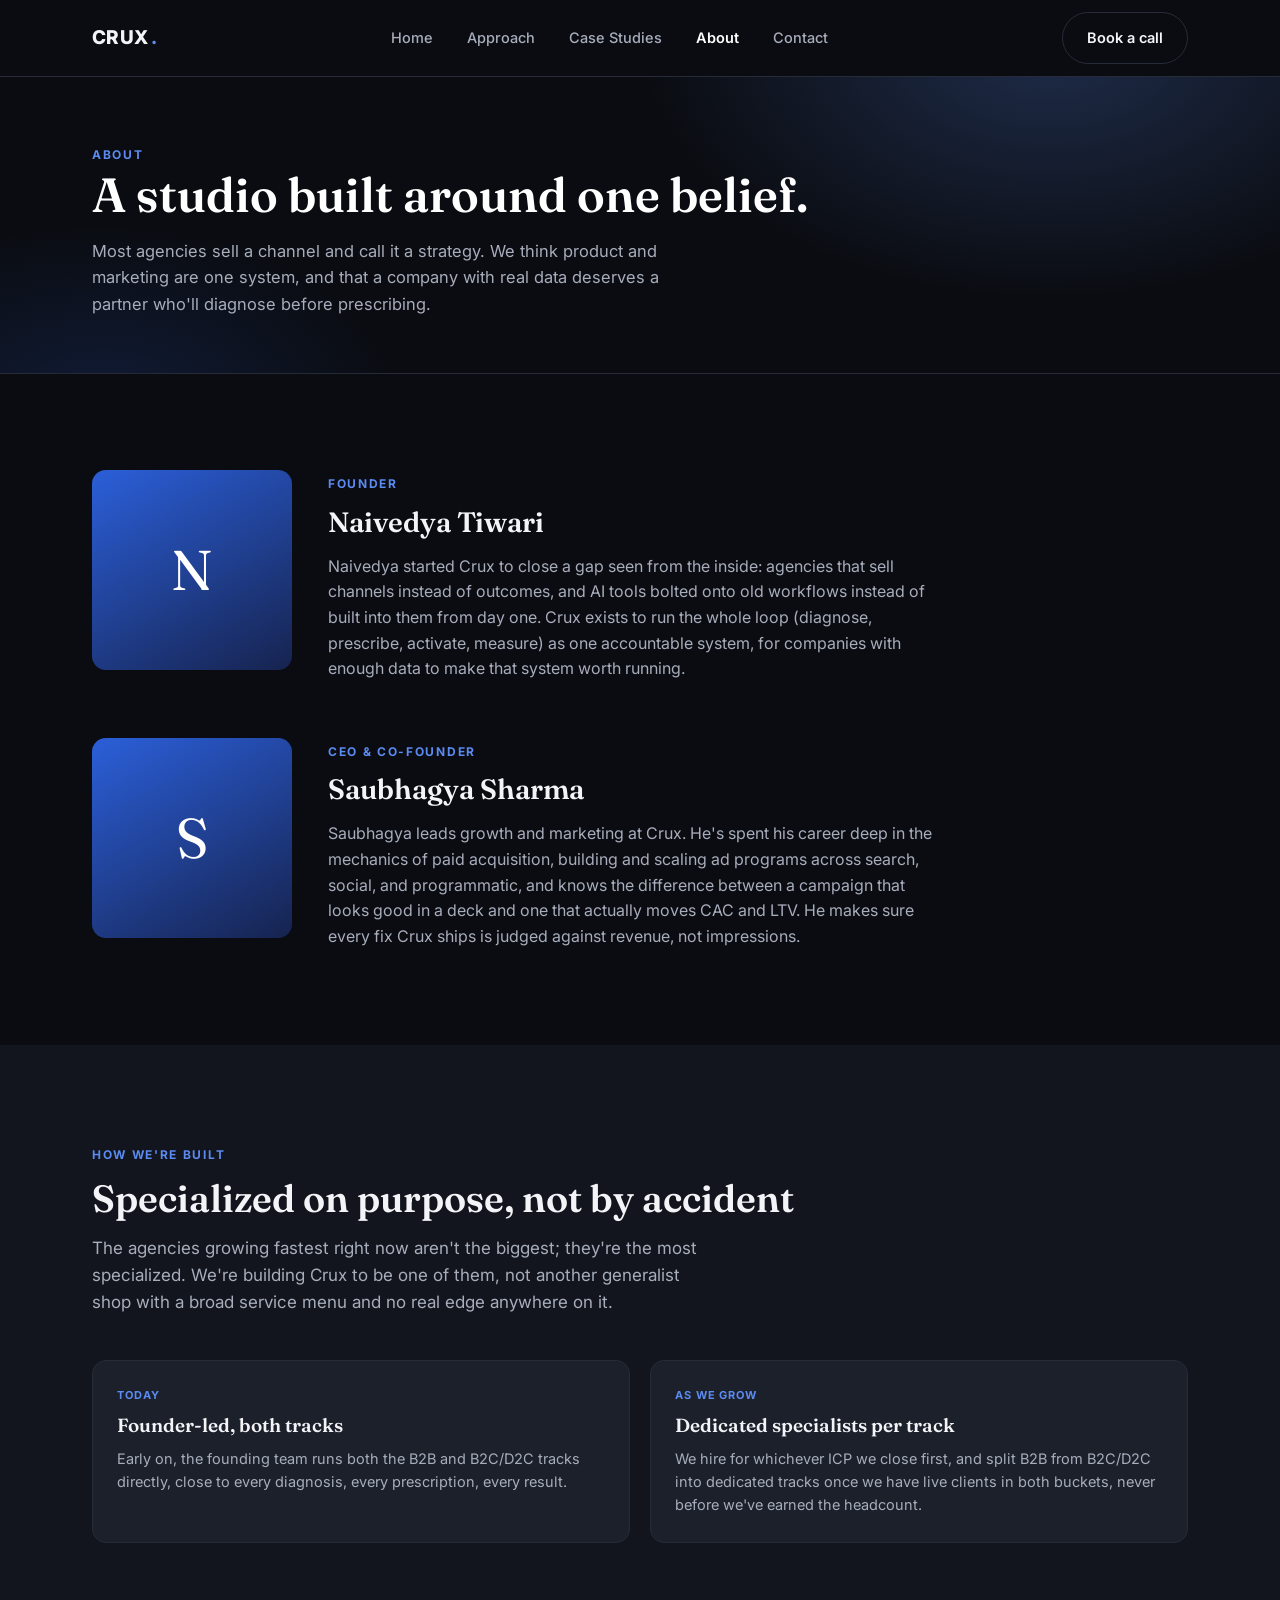
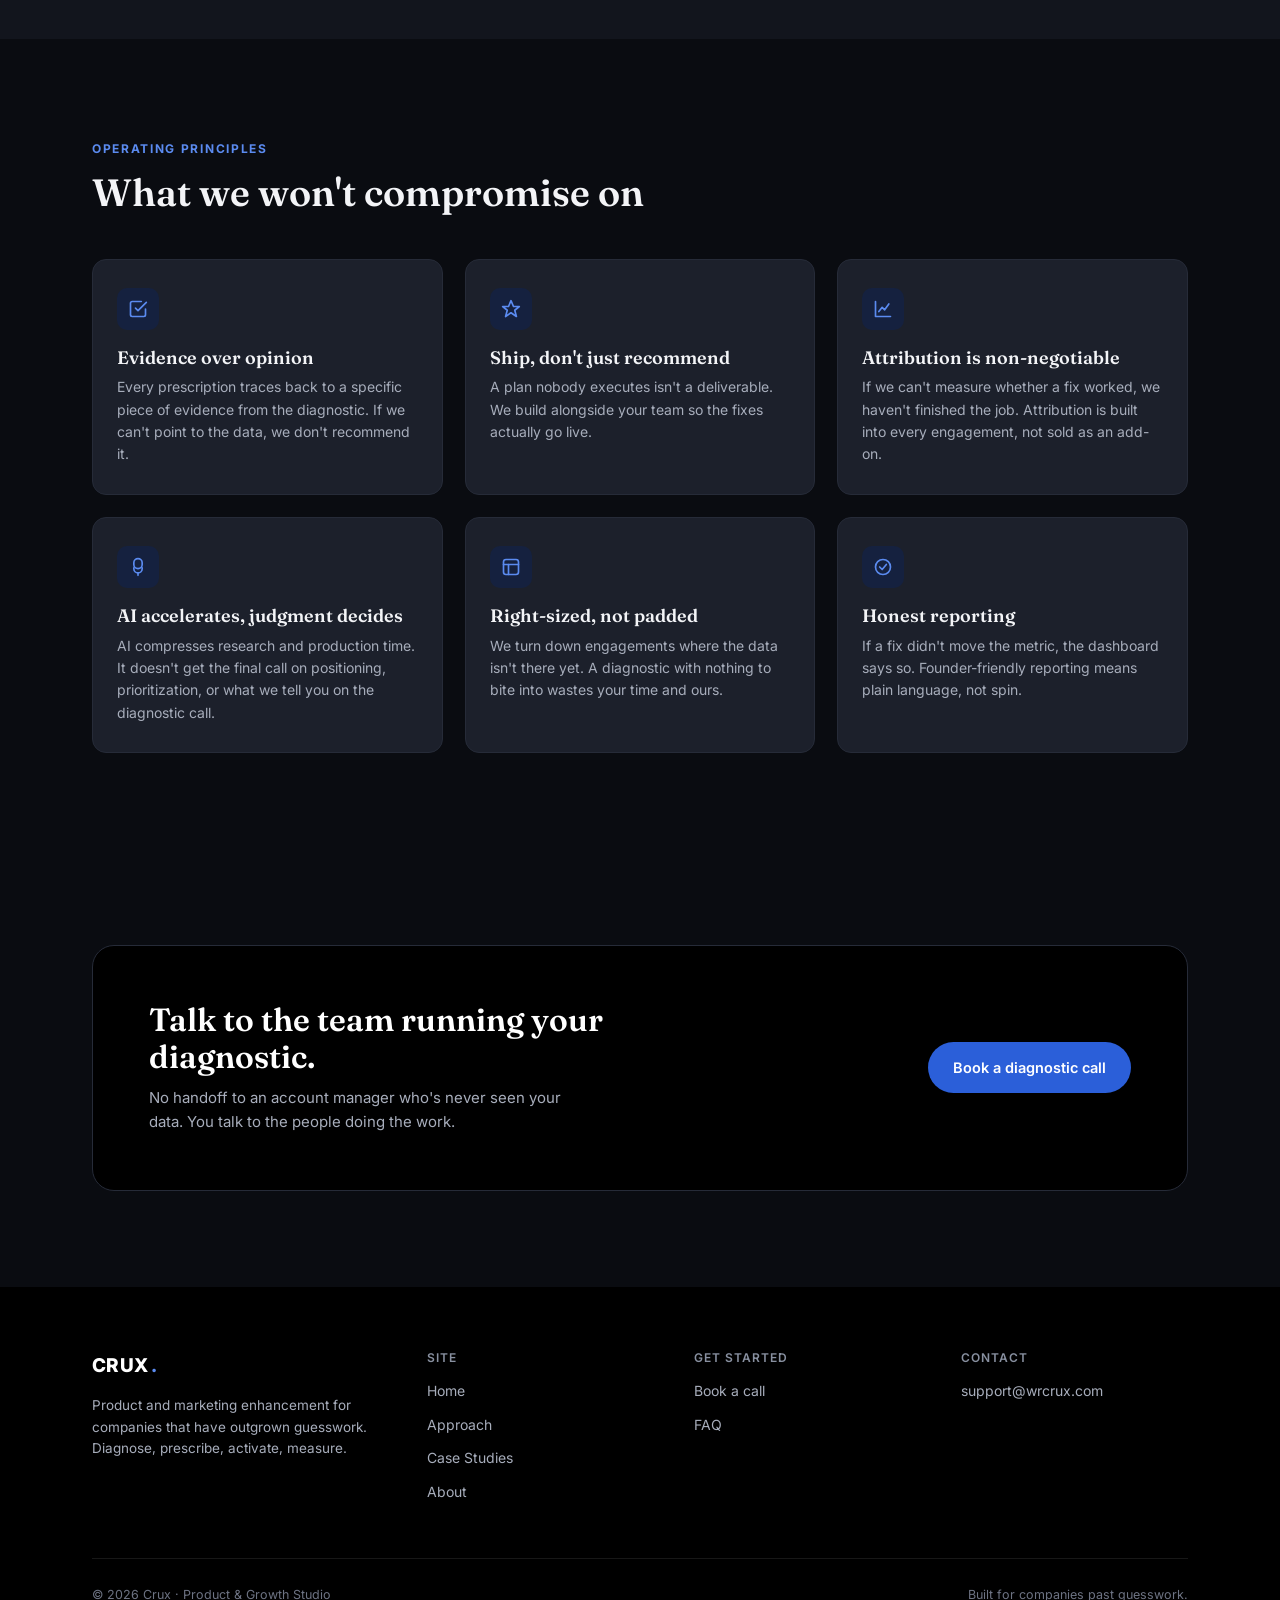
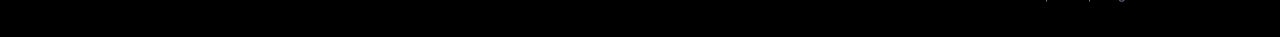
==== about.html @ 45694ed5 "Add GA4 tracking snippet to all pages" ====
<!DOCTYPE html>
<html lang="en">
<head>
<!-- Google tag (gtag.js) -->
<script async src="https://www.googletagmanager.com/gtag/js?id=G-JC60YXVGFB"></script>
<script>
  window.dataLayer = window.dataLayer || [];
  function gtag(){dataLayer.push(arguments);}
  gtag('js', new Date());

  gtag('config', 'G-JC60YXVGFB');
</script>
<meta charset="UTF-8">
<meta name="viewport" content="width=device-width, initial-scale=1.0">
<title>About · Crux</title>
<meta name="description" content="Crux is a product and marketing studio built around one belief: evidence before opinion, and one team accountable for the whole loop.">
<link rel="icon" href="assets/favicon.svg" type="image/svg+xml">
<link rel="preconnect" href="https://fonts.googleapis.com">
<link rel="preconnect" href="https://fonts.gstatic.com" crossorigin>
<link href="https://fonts.googleapis.com/css2?family=Fraunces:ital,opsz,wght@0,9..144,400;0,9..144,500;0,9..144,600;1,9..144,500&family=Inter:wght@400;500;600;700;800&display=swap" rel="stylesheet">
<link rel="stylesheet" href="css/styles.css">
<noscript><style>.reveal{opacity:1!important;transform:none!important;}</style></noscript>
</head>
<body>

<nav class="site-nav on-dark-page" id="site-nav">
  <div class="nav-inner">
    <a href="index.html" class="brand">CRUX<span class="dot">.</span></a>
    <div class="nav-links" id="nav-links">
      <a href="index.html">Home</a>
      <a href="approach.html">Approach</a>
      <a href="case-studies.html">Case Studies</a>
      <a href="about.html">About</a>
      <a href="contact.html">Contact</a>
    </div>
    <div class="nav-cta">
      <a href="contact.html" class="btn btn-outline on-dark">Book a call</a>
      <button class="nav-toggle" id="nav-toggle" aria-label="Toggle menu" aria-expanded="false"><span></span></button>
    </div>
  </div>
</nav>

<header class="page-hero">
  <div class="wrap">
    <span class="eyebrow">About</span>
    <h1>A studio built around one belief.</h1>
    <p>Most agencies sell a channel and call it a strategy. We think product and marketing are one system, and that a company with real data deserves a partner who'll diagnose before prescribing.</p>
  </div>
</header>

<!-- FOUNDERS -->
<section>
  <div class="wrap">
    <div class="founder-block">
      <div class="founder-avatar">N</div>
      <div>
        <span class="eyebrow">Founder</span>
        <h2 style="margin:10px 0 16px;font-size:28px;">Naivedya Tiwari</h2>
        <!-- Placeholder bio: replace with real founder background, credentials, and headshot before launch. -->
        <p style="font-size:16px;color:var(--ink-soft);max-width:620px;">Naivedya started Crux to close a gap seen from the inside: agencies that sell channels instead of outcomes, and AI tools bolted onto old workflows instead of built into them from day one. Crux exists to run the whole loop (diagnose, prescribe, activate, measure) as one accountable system, for companies with enough data to make that system worth running.</p>
      </div>
    </div>

    <div class="founder-block" style="margin-top:56px;">
      <div class="founder-avatar">S</div>
      <div>
        <span class="eyebrow">CEO &amp; Co-Founder</span>
        <h2 style="margin:10px 0 16px;font-size:28px;">Saubhagya Sharma</h2>
        <!-- Placeholder bio: replace with real founder background, credentials, and headshot before launch. -->
        <p style="font-size:16px;color:var(--ink-soft);max-width:620px;">Saubhagya leads growth and marketing at Crux. He's spent his career deep in the mechanics of paid acquisition, building and scaling ad programs across search, social, and programmatic, and knows the difference between a campaign that looks good in a deck and one that actually moves CAC and LTV. He makes sure every fix Crux ships is judged against revenue, not impressions.</p>
      </div>
    </div>
  </div>
</section>

<!-- HOW WE'RE BUILT -->
<section class="canvas">
  <div class="wrap">
    <div class="section-head">
      <div>
        <span class="eyebrow">How we're built</span>
        <h2>Specialized on purpose, not by accident</h2>
        <p class="section-lede">The agencies growing fastest right now aren't the biggest; they're the most specialized. We're building Crux to be one of them, not another generalist shop with a broad service menu and no real edge anywhere on it.</p>
      </div>
    </div>

    <div class="split-note">
      <div class="panel reveal">
        <span class="tag">Today</span>
        <h4>Founder-led, both tracks</h4>
        <p>Early on, the founding team runs both the B2B and B2C/D2C tracks directly, close to every diagnosis, every prescription, every result.</p>
      </div>
      <div class="panel reveal">
        <span class="tag">As we grow</span>
        <h4>Dedicated specialists per track</h4>
        <p>We hire for whichever ICP we close first, and split B2B from B2C/D2C into dedicated tracks once we have live clients in both buckets, never before we've earned the headcount.</p>
      </div>
    </div>
  </div>
</section>

<!-- VALUES -->
<section>
  <div class="wrap">
    <div class="section-head">
      <div>
        <span class="eyebrow">Operating principles</span>
        <h2>What we won't compromise on</h2>
      </div>
    </div>

    <div class="feature-grid">
      <div class="feature-card reveal">
        <div class="fi"><svg viewBox="0 0 24 24" fill="none" stroke="currentColor" stroke-width="2" stroke-linecap="round" stroke-linejoin="round"><path d="M9 11l3 3L22 4"></path><path d="M21 12v7a2 2 0 0 1-2 2H5a2 2 0 0 1-2-2V5a2 2 0 0 1 2-2h11"></path></svg></div>
        <h3>Evidence over opinion</h3>
        <p>Every prescription traces back to a specific piece of evidence from the diagnostic. If we can't point to the data, we don't recommend it.</p>
      </div>
      <div class="feature-card reveal">
        <div class="fi"><svg viewBox="0 0 24 24" fill="none" stroke="currentColor" stroke-width="2" stroke-linecap="round" stroke-linejoin="round"><path d="M12 2l3 7h7l-5.5 4.5L18.5 21 12 16.5 5.5 21l2-7.5L2 9h7z"></path></svg></div>
        <h3>Ship, don't just recommend</h3>
        <p>A plan nobody executes isn't a deliverable. We build alongside your team so the fixes actually go live.</p>
      </div>
      <div class="feature-card reveal">
        <div class="fi"><svg viewBox="0 0 24 24" fill="none" stroke="currentColor" stroke-width="2" stroke-linecap="round" stroke-linejoin="round"><path d="M3 3v18h18"></path><path d="M7 15l4-5 3 3 5-7"></path></svg></div>
        <h3>Attribution is non-negotiable</h3>
        <p>If we can't measure whether a fix worked, we haven't finished the job. Attribution is built into every engagement, not sold as an add-on.</p>
      </div>
      <div class="feature-card reveal">
        <div class="fi"><svg viewBox="0 0 24 24" fill="none" stroke="currentColor" stroke-width="2" stroke-linecap="round" stroke-linejoin="round"><path d="M12 2a5 5 0 0 1 5 5v2a5 5 0 0 1-10 0V7a5 5 0 0 1 5-5Z"></path><path d="M7 13v1a5 5 0 0 0 10 0v-1"></path><path d="M12 19v3"></path></svg></div>
        <h3>AI accelerates, judgment decides</h3>
        <p>AI compresses research and production time. It doesn't get the final call on positioning, prioritization, or what we tell you on the diagnostic call.</p>
      </div>
      <div class="feature-card reveal">
        <div class="fi"><svg viewBox="0 0 24 24" fill="none" stroke="currentColor" stroke-width="2" stroke-linecap="round" stroke-linejoin="round"><rect x="3" y="3" width="18" height="18" rx="3"></rect><path d="M3 9h18"></path><path d="M9 21V9"></path></svg></div>
        <h3>Right-sized, not padded</h3>
        <p>We turn down engagements where the data isn't there yet. A diagnostic with nothing to bite into wastes your time and ours.</p>
      </div>
      <div class="feature-card reveal">
        <div class="fi"><svg viewBox="0 0 24 24" fill="none" stroke="currentColor" stroke-width="2" stroke-linecap="round" stroke-linejoin="round"><circle cx="12" cy="12" r="9"></circle><path d="M8 12l3 3 5-6"></path></svg></div>
        <h3>Honest reporting</h3>
        <p>If a fix didn't move the metric, the dashboard says so. Founder-friendly reporting means plain language, not spin.</p>
      </div>
    </div>
  </div>
</section>

<section>
  <div class="wrap">
    <div class="cta-band reveal">
      <div>
        <h2>Talk to the team running your diagnostic.</h2>
        <p>No handoff to an account manager who's never seen your data. You talk to the people doing the work.</p>
      </div>
      <div class="btn-row">
        <a href="contact.html" class="btn btn-primary">Book a diagnostic call</a>
      </div>
    </div>
  </div>
</section>

<footer class="site-footer">
  <div class="wrap">
    <div class="footer-top">
      <div>
        <div class="brand">CRUX<span class="dot">.</span></div>
        <p>Product and marketing enhancement for companies that have outgrown guesswork. Diagnose, prescribe, activate, measure.</p>
      </div>
      <div class="footer-col">
        <h5>Site</h5>
        <a href="index.html">Home</a>
        <a href="approach.html">Approach</a>
        <a href="case-studies.html">Case Studies</a>
        <a href="about.html">About</a>
      </div>
      <div class="footer-col">
        <h5>Get started</h5>
        <a href="contact.html">Book a call</a>
        <a href="contact.html#faq">FAQ</a>
      </div>
      <div class="footer-col">
        <h5>Contact</h5>
        <a href="mailto:support@wrcrux.com">support@wrcrux.com</a>
      </div>
    </div>
    <div class="footer-bottom">
      <span>© <span data-year></span> Crux · Product &amp; Growth Studio</span>
      <span>Built for companies past guesswork.</span>
    </div>
  </div>
</footer>

<script src="js/main.js"></script>
</body>
</html>
---- css/styles.css ----
/* ==========================================================================
   Crux — shared design system
   ========================================================================== */

:root{
  /* brand — dark theme throughout */
  --ink:#f3f4f7;
  --ink-soft:#a7adbb;
  --ink-faint:#767c8c;
  --line:#262b38;
  --paper:#0a0c11;
  --canvas:#12151d;
  --canvas-deep:#1c202b;
  --void:#000000;

  --accent:#2b5fd9;
  --accent-dark:#1c3f99;
  --accent-soft:#15213f;
  --accent-line:#33488a;

  --green:#34c281;
  --green-soft:#123423;
  --amber:#eab155;
  --amber-soft:#332612;

  /* dark surfaces — aliased to the base palette above, kept for components
     that were already written against the dark-* names */
  --dark-bg:var(--paper);
  --dark-panel:var(--canvas);
  --dark-panel-2:var(--canvas-deep);
  --dark-line:var(--line);
  --dark-ink:var(--ink);
  --dark-ink-soft:var(--ink-soft);
  --accent-glow:#5b8bf0;

  --radius-sm:8px;
  --radius:14px;
  --radius-lg:22px;

  --serif:"Fraunces","Iowan Old Style",Georgia,serif;
  --sans:"Inter",-apple-system,BlinkMacSystemFont,"Segoe UI",Helvetica,Arial,sans-serif;

  --shadow-sm:0 1px 2px rgba(0,0,0,0.35);
  --shadow:0 8px 30px rgba(0,0,0,0.45);
  --shadow-lg:0 20px 60px rgba(0,0,0,0.55);
}

*,*::before,*::after{box-sizing:border-box;}
body{
  margin:0;
  font-family:var(--sans);
  background:var(--paper);
  color:var(--ink);
  line-height:1.6;
  -webkit-font-smoothing:antialiased;
}
img{max-width:100%;display:block;}
a{color:inherit;text-decoration:none;}
ul{margin:0;padding:0;list-style:none;}
button{font:inherit;}
h1,h2,h3,h4,h5{font-family:var(--serif);font-weight:600;line-height:1.15;margin:0;}
p{margin:0;}

.wrap{
  max-width:1160px;
  margin:0 auto;
  padding:0 32px;
}

.eyebrow{
  font-family:var(--sans);
  font-size:12px;
  text-transform:uppercase;
  letter-spacing:0.14em;
  font-weight:700;
  color:var(--accent-glow);
}
.eyebrow.on-dark{color:var(--accent-glow);}

.section-lede{
  font-size:17px;
  color:var(--ink-soft);
  max-width:620px;
  margin:14px 0 0;
}

section{padding:96px 0;}
section.tight{padding:64px 0;}
section.canvas{background:var(--canvas);}
section.dark{background:var(--dark-bg);color:var(--dark-ink);}
section.ink{background:var(--void);color:#fff;}
.border-top{border-top:1px solid var(--line);}

/* ---------- buttons ---------- */
.btn{
  display:inline-flex;
  align-items:center;
  gap:8px;
  padding:13px 24px;
  border-radius:999px;
  font-weight:600;
  font-size:14.5px;
  border:1px solid transparent;
  cursor:pointer;
  transition:transform .15s ease, background .15s ease, border-color .15s ease, color .15s ease;
  white-space:nowrap;
}
.btn:hover{transform:translateY(-1px);}
.btn-primary{background:var(--accent);color:#fff;}
.btn-primary:hover{background:var(--accent-dark);}
.btn-outline{background:transparent;border-color:var(--line);color:var(--ink);}
.btn-outline:hover{border-color:var(--ink);}
.btn-outline.on-dark{border-color:var(--dark-line);color:var(--dark-ink);}
.btn-outline.on-dark:hover{border-color:var(--dark-ink);}
.btn-ghost{background:transparent;color:var(--accent-glow);padding-left:0;padding-right:0;}
.btn-ghost:hover{color:#fff;}
.btn-row{display:flex;gap:14px;flex-wrap:wrap;align-items:center;}
.btn svg{width:15px;height:15px;}

/* ---------- nav ---------- */
.site-nav{
  position:sticky;
  top:0;
  z-index:100;
  background:var(--paper);
  border-bottom:1px solid var(--line);
}
.site-nav.on-dark-page{
  background:#0a0c11;
  border-bottom:1px solid var(--dark-line);
}
.nav-inner{
  max-width:1160px;
  margin:0 auto;
  padding:0 32px;
  height:76px;
  display:flex;
  align-items:center;
  justify-content:space-between;
}
.brand{
  font-family:var(--sans);
  font-weight:800;
  font-size:19px;
  letter-spacing:0.02em;
  display:flex;
  align-items:center;
  gap:2px;
}
.site-nav.on-dark-page .brand{color:var(--dark-ink);}
.brand .dot{color:var(--accent-glow);}
.nav-links{
  display:flex;
  align-items:center;
  gap:34px;
}
.nav-links a{
  font-size:14.5px;
  font-weight:500;
  color:var(--ink-soft);
  transition:color .15s ease;
}
.site-nav.on-dark-page .nav-links a{color:var(--dark-ink-soft);}
.nav-links a:hover{color:var(--ink);}
.site-nav.on-dark-page .nav-links a:hover{color:#fff;}
.nav-links a.active{color:var(--ink);font-weight:600;}
.site-nav.on-dark-page .nav-links a.active{color:#fff;}
.nav-cta{display:flex;align-items:center;gap:22px;}
.nav-toggle{
  display:none;
  width:38px;height:38px;
  border-radius:8px;
  border:1px solid var(--line);
  background:transparent;
  align-items:center;
  justify-content:center;
}
.nav-toggle span,.nav-toggle span::before,.nav-toggle span::after{
  content:"";
  display:block;
  width:18px;height:2px;
  background:var(--ink);
  position:relative;
  transition:.2s ease;
}
.site-nav.on-dark-page .nav-toggle span,
.site-nav.on-dark-page .nav-toggle span::before,
.site-nav.on-dark-page .nav-toggle span::after{background:var(--dark-ink);}
.nav-toggle span::before{position:absolute;top:-6px;}
.nav-toggle span::after{position:absolute;top:6px;}
.mobile-panel{display:none;}

@media (max-width:860px){
  .nav-links{
    position:fixed;
    inset:76px 0 0 0;
    background:var(--paper);
    flex-direction:column;
    align-items:flex-start;
    padding:28px 32px;
    gap:22px;
    transform:translateY(-8px);
    opacity:0;
    pointer-events:none;
    transition:.18s ease;
    border-top:1px solid var(--line);
  }
  .site-nav.on-dark-page .nav-links{background:var(--dark-bg);border-top:1px solid var(--dark-line);}
  .nav-links.open{transform:translateY(0);opacity:1;pointer-events:auto;}
  .nav-links a{font-size:17px;}
  .nav-cta .btn-outline{display:none;}
  .nav-toggle{display:flex;}
}

/* ---------- hero ---------- */
.hero{
  position:relative;
  padding:76px 0 90px;
  overflow:hidden;
  background:
    radial-gradient(680px 420px at 82% -10%, rgba(91,139,240,0.25), transparent 60%),
    radial-gradient(500px 300px at 8% 110%, rgba(43,95,217,0.18), transparent 60%),
    var(--dark-bg);
}
.hero-grid{
  position:absolute;
  inset:0;
  background-image:
    linear-gradient(rgba(255,255,255,0.035) 1px, transparent 1px),
    linear-gradient(90deg, rgba(255,255,255,0.035) 1px, transparent 1px);
  background-size:64px 64px;
  mask-image:radial-gradient(ellipse 70% 60% at 50% 20%, #000 40%, transparent 90%);
}
.hero-inner{
  position:relative;
  z-index:1;
  display:grid;
  grid-template-columns:1.05fr 0.95fr;
  gap:56px;
  align-items:center;
}
.hero-tag{
  display:inline-flex;
  align-items:center;
  gap:8px;
  font-size:11.5px;
  font-weight:700;
  letter-spacing:0.08em;
  text-transform:uppercase;
  color:var(--accent-glow);
  background:rgba(91,139,240,0.1);
  border:1px solid rgba(91,139,240,0.28);
  padding:7px 14px;
  border-radius:999px;
  margin-bottom:22px;
}
.hero h1{
  font-size:clamp(34px,4.6vw,56px);
  color:#fff;
  letter-spacing:-0.01em;
}
.hero h1 em{color:var(--accent-glow);font-style:italic;}
.hero-sub{
  font-size:17.5px;
  color:var(--dark-ink-soft);
  max-width:520px;
  margin:22px 0 34px;
}
.positioning-quote{
  margin-top:40px;
  padding:20px 22px;
  border-left:2px solid var(--accent-glow);
  background:rgba(255,255,255,0.03);
  border-radius:0 10px 10px 0;
  font-family:var(--serif);
  font-size:16.5px;
  font-style:italic;
  color:#e8eaf0;
  max-width:560px;
}

/* loop visual */
.loop-visual{
  position:relative;
  min-height:440px;
}
.loop-card{
  position:absolute;
  width:172px;
  padding:16px 16px 15px;
  background:var(--dark-panel);
  border:1px solid var(--dark-line);
  border-radius:var(--radius);
  box-shadow:var(--shadow-lg);
}
.loop-card .num{
  font-family:var(--sans);
  font-size:11px;
  font-weight:800;
  letter-spacing:0.08em;
  color:var(--accent-glow);
  margin-bottom:6px;
}
.loop-card h4{
  color:#fff;
  font-size:18px;
  margin-bottom:6px;
}
.loop-card p{
  font-size:12.5px;
  color:var(--dark-ink-soft);
  line-height:1.5;
}
.loop-card.c1{top:0;left:6%;}
.loop-card.c2{top:6%;right:0;}
.loop-card.c3{bottom:6%;left:0;}
.loop-card.c4{bottom:0;right:6%;}
.loop-center{
  position:absolute;
  top:50%;left:50%;
  transform:translate(-50%,-50%);
  width:118px;height:118px;
  border-radius:50%;
  background:radial-gradient(circle at 35% 30%, #3a68d8, #16234f 75%);
  display:flex;
  align-items:center;
  justify-content:center;
  text-align:center;
  font-family:var(--sans);
  font-size:11px;
  font-weight:700;
  letter-spacing:0.05em;
  text-transform:uppercase;
  color:#dbe3fb;
  box-shadow:0 0 0 1px rgba(91,139,240,0.35), 0 0 60px rgba(59,102,214,0.45);
  animation:pulse 3.4s ease-in-out infinite;
}
@keyframes pulse{
  0%,100%{box-shadow:0 0 0 1px rgba(91,139,240,0.35),0 0 40px rgba(59,102,214,0.35);}
  50%{box-shadow:0 0 0 1px rgba(91,139,240,0.5),0 0 70px rgba(59,102,214,0.6);}
}
.loop-svg{position:absolute;inset:0;width:100%;height:100%;}
.loop-svg path{
  fill:none;
  stroke:rgba(91,139,240,0.35);
  stroke-width:1.4;
  stroke-dasharray:5 6;
  animation:dash 22s linear infinite;
}
@keyframes dash{to{stroke-dashoffset:-400;}}

@media (max-width:980px){
  .hero-inner{grid-template-columns:1fr;}
  .loop-visual{min-height:380px;max-width:460px;margin:0 auto;}
}
@media (max-width:560px){
  .loop-card{width:132px;padding:12px;}
  .loop-card h4{font-size:15px;}
  .loop-card p{display:none;}
  .loop-center{width:96px;height:96px;font-size:10px;}
}

/* ---------- stat row ---------- */
.stat-row{
  display:grid;
  grid-template-columns:repeat(3,1fr);
  border-top:1px solid var(--dark-line);
  margin-top:64px;
}
.stat{padding:26px 28px 0;}
.stat .stat-num{font-family:var(--serif);font-size:26px;color:#fff;margin-bottom:4px;}
.stat .stat-label{font-size:13px;color:var(--dark-ink-soft);}
@media (max-width:700px){.stat-row{grid-template-columns:1fr;}.stat{border-top:1px solid var(--dark-line);padding-top:18px;margin-top:18px;}}

/* ---------- section headers ---------- */
.section-head{
  display:flex;
  justify-content:space-between;
  align-items:flex-end;
  gap:40px;
  margin-bottom:44px;
  flex-wrap:wrap;
}
.section-head h2{font-size:clamp(26px,3.2vw,38px);margin-top:10px;}

/* ---------- ICP cards ---------- */
.icp-grid{display:grid;grid-template-columns:repeat(3,1fr);gap:20px;}
.icp-card{
  background:var(--canvas-deep);
  border:1px solid var(--line);
  border-radius:var(--radius);
  padding:28px 24px;
  transition:.18s ease;
}
.icp-card:hover{border-color:var(--accent-line);box-shadow:var(--shadow);transform:translateY(-2px);}
.icp-card .icp-label{
  display:inline-block;
  font-size:11px;
  font-weight:700;
  letter-spacing:0.08em;
  text-transform:uppercase;
  color:var(--accent-glow);
  background:var(--accent-soft);
  padding:4px 10px;
  border-radius:999px;
  margin-bottom:14px;
}
.icp-card h3{font-size:20px;margin-bottom:10px;}
.icp-card p{font-size:14.5px;color:var(--ink-soft);}
@media (max-width:900px){.icp-grid{grid-template-columns:1fr;}}

.callout{
  background:var(--accent-soft);
  border:1px solid var(--accent-line);
  border-radius:var(--radius);
  padding:22px 26px;
  font-size:14.5px;
  color:#cfe0ff;
  margin-top:28px;
}
.callout strong{color:var(--ink);}

/* ---------- feature / value grid ---------- */
.feature-grid{display:grid;grid-template-columns:repeat(3,1fr);gap:22px;}
.feature-card{
  border:1px solid var(--line);
  border-radius:var(--radius);
  padding:28px 24px;
  background:var(--canvas-deep);
}
.feature-card .fi{
  width:42px;height:42px;
  border-radius:10px;
  background:var(--accent-soft);
  color:var(--accent-glow);
  display:flex;align-items:center;justify-content:center;
  margin-bottom:18px;
}
.feature-card .fi svg{width:20px;height:20px;}
.feature-card h3{font-size:18px;margin-bottom:8px;}
.feature-card p{font-size:14px;color:var(--ink-soft);}
@media (max-width:900px){.feature-grid{grid-template-columns:1fr 1fr;}}
@media (max-width:640px){.feature-grid{grid-template-columns:1fr;}}

/* ---------- process timeline ---------- */
.process-list{display:flex;flex-direction:column;}
.process-row{
  display:grid;
  grid-template-columns:64px 1fr;
  gap:28px;
  padding:36px 0;
  border-top:1px solid var(--line);
}
.process-row:last-child{border-bottom:1px solid var(--line);}
.process-num{
  font-family:var(--serif);
  font-size:30px;
  color:var(--accent-line);
}
.process-row h3{font-size:23px;margin-bottom:10px;}
.process-row .role-tags{display:flex;gap:8px;flex-wrap:wrap;margin-top:16px;}
.role-tag{
  font-size:12px;
  font-weight:600;
  padding:5px 11px;
  border-radius:999px;
  background:var(--canvas-deep);
  color:var(--ink-soft);
}
.process-row p.body{font-size:15px;color:var(--ink-soft);max-width:640px;}
@media (max-width:640px){.process-row{grid-template-columns:1fr;gap:8px;}}

/* ---------- track split ---------- */
.split-note{display:grid;grid-template-columns:1fr 1fr;gap:20px;}
.split-note .panel{
  background:var(--canvas-deep);
  border:1px solid var(--line);
  border-radius:var(--radius);
  padding:26px 24px;
}
.split-note .panel .tag{
  font-size:11px;font-weight:700;letter-spacing:0.08em;text-transform:uppercase;color:var(--accent-glow);margin-bottom:10px;display:block;
}
.split-note .panel h4{font-size:19px;margin-bottom:10px;}
.split-note .panel p{font-size:14.5px;color:var(--ink-soft);}
@media (max-width:720px){.split-note{grid-template-columns:1fr;}}

/* ---------- CTA band ---------- */
.cta-band{
  border-radius:var(--radius-lg);
  background:var(--void);
  border:1px solid var(--line);
  padding:56px 56px;
  display:flex;
  justify-content:space-between;
  align-items:center;
  gap:32px;
  flex-wrap:wrap;
  color:#fff;
}
.cta-band h2{font-size:clamp(24px,3vw,32px);color:#fff;max-width:480px;}
.cta-band p{color:var(--dark-ink-soft);margin-top:10px;font-size:15px;max-width:440px;}

/* ---------- FAQ ---------- */
.faq-list{max-width:760px;}
.faq-item{
  border-bottom:1px solid var(--line);
}
.faq-q{
  width:100%;
  display:flex;
  align-items:center;
  justify-content:space-between;
  gap:20px;
  padding:24px 0;
  background:none;
  border:none;
  text-align:left;
  font-family:var(--serif);
  font-size:18px;
  color:var(--ink);
  cursor:pointer;
}
.faq-q .plus{
  flex:none;
  width:26px;height:26px;
  border-radius:50%;
  border:1px solid var(--line);
  display:flex;align-items:center;justify-content:center;
  position:relative;
  transition:.2s ease;
}
.faq-q .plus::before,.faq-q .plus::after{
  content:"";
  position:absolute;
  background:var(--ink);
}
.faq-q .plus::before{width:10px;height:1.4px;}
.faq-q .plus::after{width:1.4px;height:10px;}
.faq-item.open .faq-q .plus{transform:rotate(135deg);background:var(--accent);border-color:var(--accent);}
.faq-item.open .faq-q .plus::before,.faq-item.open .faq-q .plus::after{background:#fff;}
.faq-a{
  max-height:0;
  overflow:hidden;
  transition:max-height .25s ease;
}
.faq-a-inner{padding:0 0 24px;font-size:15px;color:var(--ink-soft);max-width:660px;}
.faq-item.open .faq-a{max-height:400px;}

/* ---------- case study ---------- */
.pilot-banner{
  border:1px dashed var(--accent-line);
  background:var(--accent-soft);
  border-radius:var(--radius);
  padding:30px 30px;
  display:flex;
  gap:24px;
  align-items:center;
  justify-content:space-between;
  flex-wrap:wrap;
}
.pilot-banner h3{font-size:20px;margin-bottom:6px;}
.pilot-banner p{font-size:14.5px;color:#cfe0ff;max-width:520px;}

.case-card{
  border:1px solid var(--line);
  border-radius:var(--radius);
  padding:30px;
  background:var(--canvas-deep);
}
.case-card .tag-row{display:flex;gap:8px;margin-bottom:16px;}
.case-card .metric-row{display:grid;grid-template-columns:repeat(3,1fr);gap:16px;margin-top:22px;padding-top:22px;border-top:1px solid var(--line);}
.case-card .metric-row .m-num{font-family:var(--serif);font-size:24px;color:var(--accent-glow);}
.case-card .metric-row .m-label{font-size:12px;color:var(--ink-soft);margin-top:2px;}

/* ---------- team ---------- */
.founder-block{
  display:grid;
  grid-template-columns:200px 1fr;
  gap:36px;
  align-items:flex-start;
}
.founder-avatar{
  width:200px;height:200px;
  border-radius:var(--radius);
  background:linear-gradient(150deg,var(--accent) 0%, #16234f 100%);
  display:flex;align-items:center;justify-content:center;
  font-family:var(--serif);
  font-size:56px;
  color:#fff;
}
@media (max-width:640px){.founder-block{grid-template-columns:1fr;}.founder-avatar{width:96px;height:96px;font-size:32px;}}

/* ---------- contact ---------- */
.contact-grid{display:grid;grid-template-columns:1fr 1fr;gap:56px;}
.contact-form{display:flex;flex-direction:column;gap:16px;}
.field{display:flex;flex-direction:column;gap:8px;}
.field label{font-size:13px;font-weight:600;color:var(--ink);}
.field input,.field select,.field textarea{
  border:1px solid var(--line);
  border-radius:10px;
  padding:13px 14px;
  font-family:var(--sans);
  font-size:14.5px;
  background:var(--canvas);
  color:var(--ink);
}
.field input:focus,.field select:focus,.field textarea:focus{outline:2px solid var(--accent-glow);outline-offset:1px;}
.field textarea{resize:vertical;min-height:110px;}
.form-note{font-size:12.5px;color:var(--ink-faint);}
.contact-side .side-card{
  border:1px solid var(--line);
  border-radius:var(--radius);
  padding:26px;
  margin-bottom:18px;
  background:var(--canvas-deep);
}
.contact-side .side-card h4{font-size:15px;margin-bottom:6px;}
.contact-side .side-card p,.contact-side .side-card a{font-size:14px;color:var(--ink-soft);}
.contact-side .side-card a.email{color:var(--accent-glow);font-weight:600;}
@media (max-width:900px){.contact-grid{grid-template-columns:1fr;}}

/* ---------- booking modal ---------- */
.modal-overlay{
  position:fixed;
  inset:0;
  background:rgba(10,12,17,0.55);
  display:flex;
  align-items:center;
  justify-content:center;
  padding:24px;
  z-index:200;
  opacity:0;
  pointer-events:none;
  transition:opacity .2s ease;
}
.modal-overlay.open{opacity:1;pointer-events:auto;}
.modal{
  background:var(--canvas-deep);
  border:1px solid var(--line);
  border-radius:var(--radius-lg);
  box-shadow:var(--shadow-lg);
  max-width:460px;
  width:100%;
  padding:36px;
  position:relative;
  max-height:90vh;
  overflow-y:auto;
  transform:translateY(12px);
  transition:transform .2s ease;
}
.modal-overlay.open .modal{transform:translateY(0);}
.modal-close{
  position:absolute;
  top:18px;
  right:18px;
  width:32px;
  height:32px;
  border-radius:999px;
  border:1px solid var(--line);
  background:transparent;
  display:flex;
  align-items:center;
  justify-content:center;
  cursor:pointer;
  font-size:18px;
  line-height:1;
  color:var(--ink-soft);
}
.modal-close:hover{border-color:var(--ink);color:var(--ink);}
@media (max-width:480px){.modal{padding:28px 22px;}}

/* ---------- footer ---------- */
footer.site-footer{
  background:var(--void);
  color:var(--dark-ink-soft);
  padding:64px 0 32px;
}
.footer-top{
  display:grid;
  grid-template-columns:1.3fr 1fr 1fr 1fr;
  gap:40px;
  padding-bottom:44px;
  border-bottom:1px solid rgba(255,255,255,0.09);
}
.footer-top .brand{color:#fff;margin-bottom:14px;}
.footer-top p{font-size:13.5px;color:var(--dark-ink-soft);max-width:280px;}
.footer-col h5{
  font-size:12px;text-transform:uppercase;letter-spacing:0.08em;color:#8890a0;margin-bottom:16px;font-family:var(--sans);
}
.footer-col a{display:block;font-size:14px;color:var(--dark-ink-soft);margin-bottom:11px;}
.footer-col a:hover{color:#fff;}
.footer-bottom{
  display:flex;justify-content:space-between;align-items:center;padding-top:26px;font-size:12.5px;color:#6d7383;flex-wrap:wrap;gap:10px;
}
@media (max-width:860px){.footer-top{grid-template-columns:1fr 1fr;}}
@media (max-width:560px){.footer-top{grid-template-columns:1fr;}}

/* ---------- page hero (non-home) ---------- */
.page-hero{
  position:relative;
  overflow:hidden;
  padding:64px 0 56px;
  background:
    radial-gradient(680px 420px at 82% -10%, rgba(91,139,240,0.25), transparent 60%),
    radial-gradient(500px 300px at 8% 110%, rgba(43,95,217,0.18), transparent 60%),
    var(--dark-bg);
  border-bottom:1px solid var(--dark-line);
}
.page-hero .wrap{position:relative;z-index:1;}
.page-hero .eyebrow{margin-bottom:14px;color:var(--accent-glow);}
.page-hero h1{font-size:clamp(32px,4.4vw,48px);color:#fff;}
.page-hero p{font-size:16.5px;color:var(--dark-ink-soft);max-width:600px;margin-top:16px;}

/* ---------- reveal ---------- */
.reveal{opacity:0;transform:translateY(14px);transition:opacity .5s ease, transform .5s ease;}
.reveal.in{opacity:1;transform:translateY(0);}

/* ---------- misc ---------- */
.grid-2{display:grid;grid-template-columns:1fr 1fr;gap:24px;}
@media (max-width:720px){.grid-2{grid-template-columns:1fr;}}
.center-copy{max-width:680px;margin:0 auto;text-align:center;}
.badge-soft{
  display:inline-block;font-size:11px;font-weight:700;letter-spacing:0.06em;text-transform:uppercase;
  background:var(--amber-soft);color:var(--amber);border-radius:999px;padding:4px 10px;
}
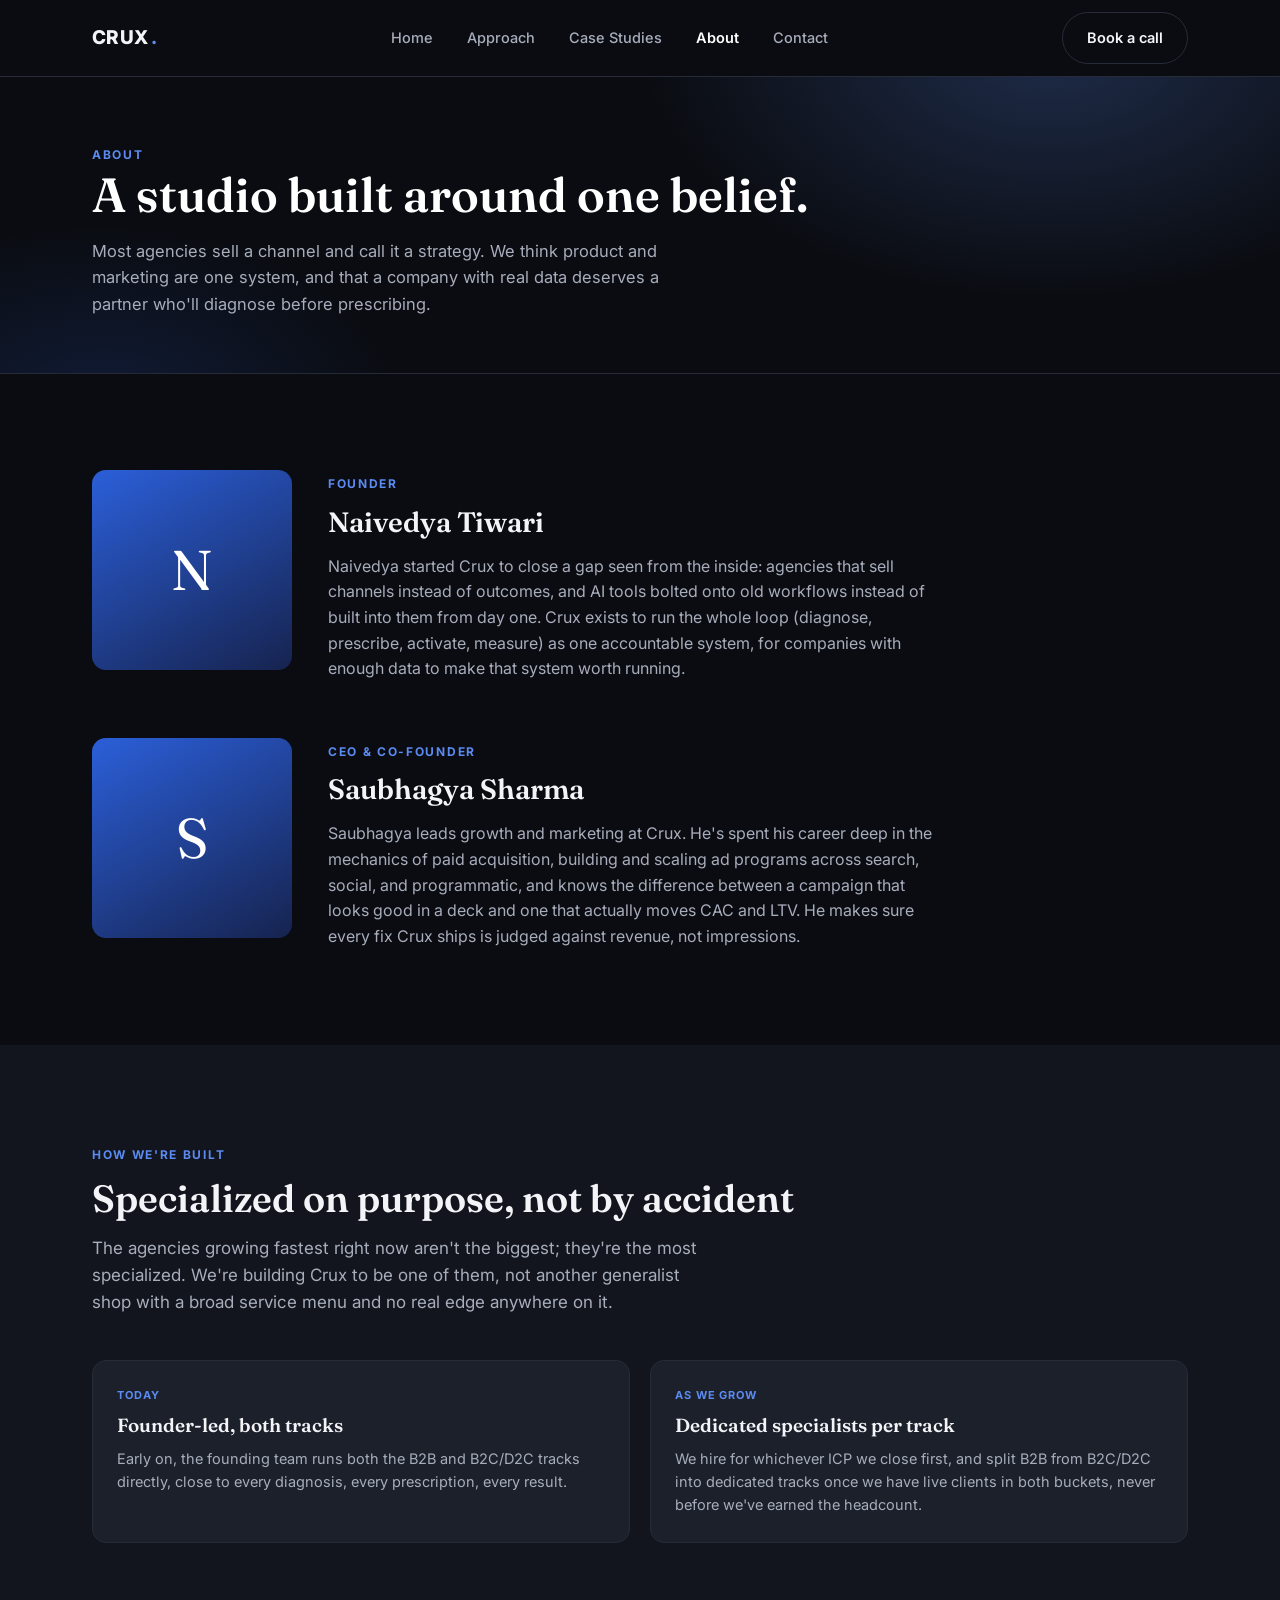
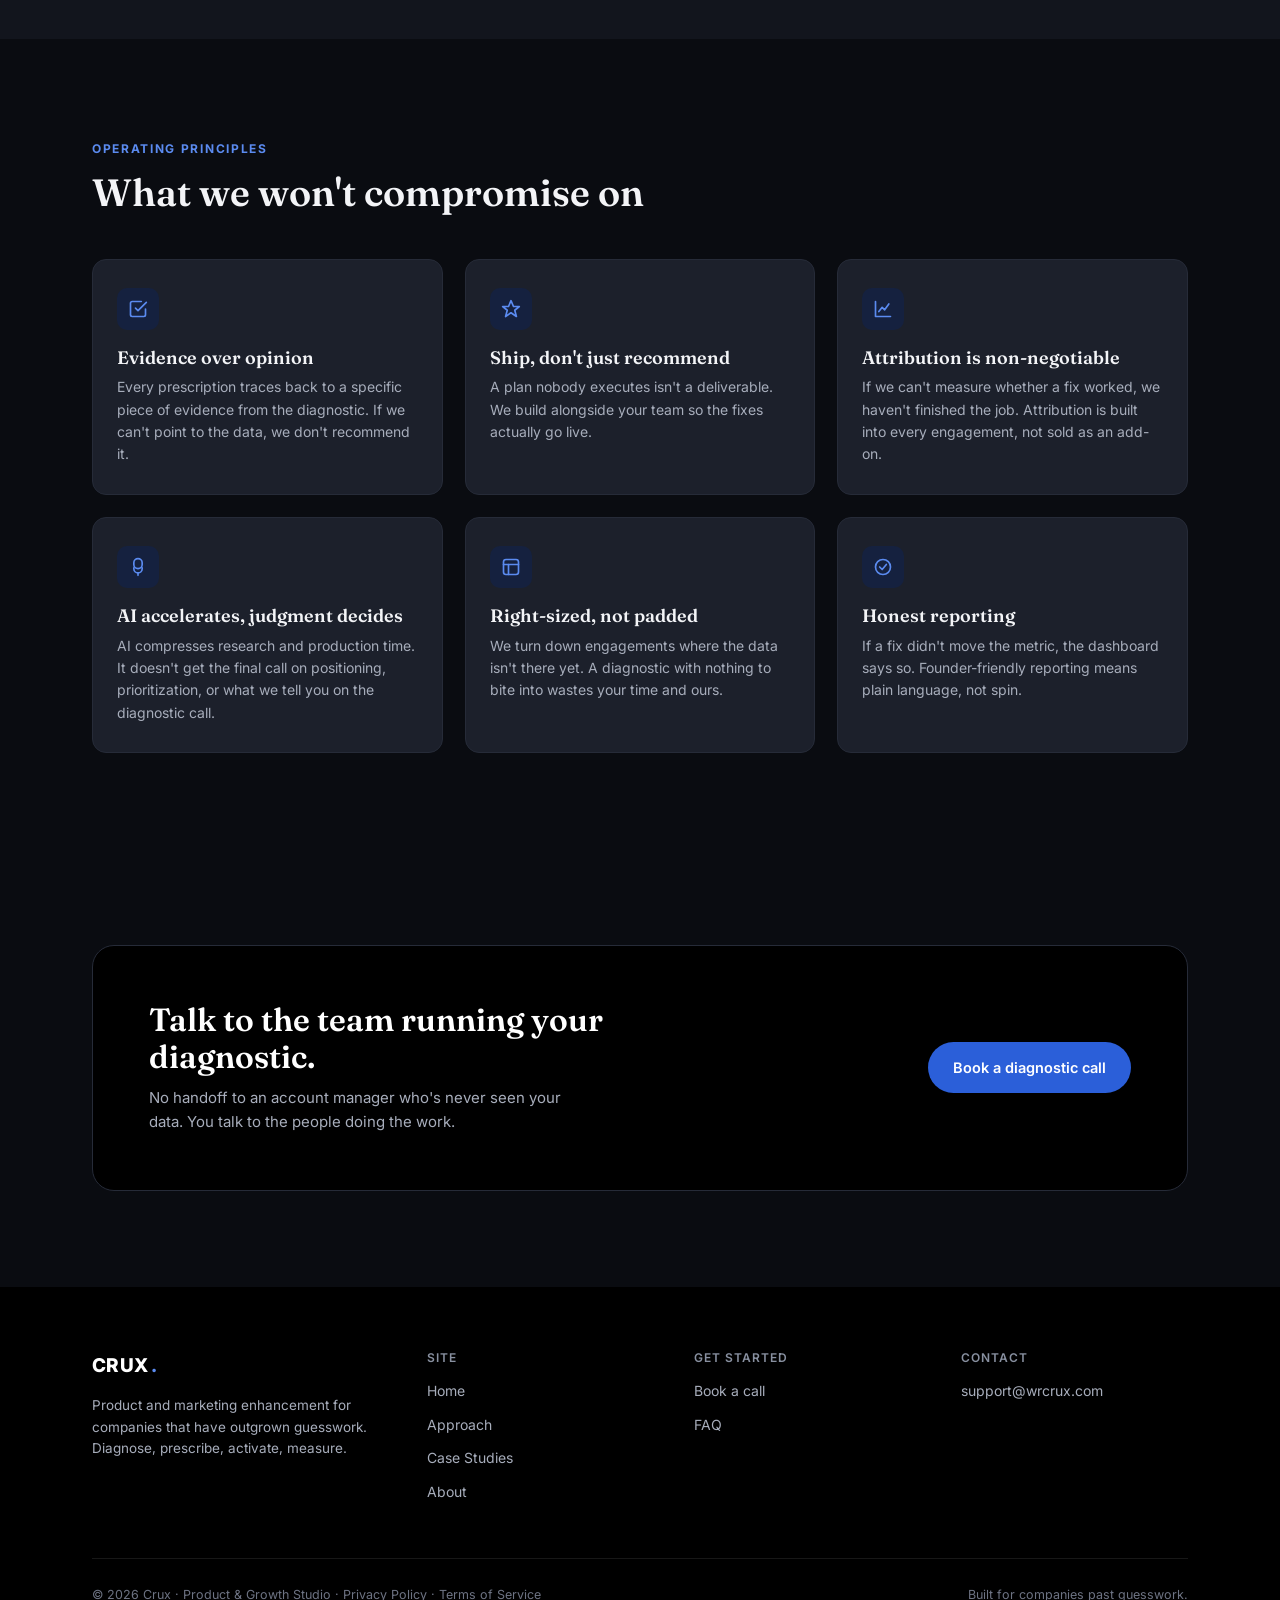
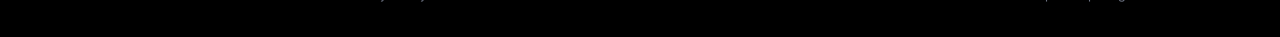
==== commit 29c9072e: "Add Privacy Policy and Terms of Service pages, link from footer" ====
--- a/about.html
+++ b/about.html
@@ -183,7 +183,7 @@
       </div>
     </div>
     <div class="footer-bottom">
-      <span>© <span data-year></span> Crux · Product &amp; Growth Studio</span>
+      <span>© <span data-year></span> Crux · Product &amp; Growth Studio · <a href="privacy-policy.html">Privacy Policy</a> · <a href="terms.html">Terms of Service</a></span>
       <span>Built for companies past guesswork.</span>
     </div>
   </div>
--- a/css/styles.css
+++ b/css/styles.css
@@ -693,6 +693,8 @@
 .footer-bottom{
   display:flex;justify-content:space-between;align-items:center;padding-top:26px;font-size:12.5px;color:#6d7383;flex-wrap:wrap;gap:10px;
 }
+.footer-bottom a{color:inherit;}
+.footer-bottom a:hover{color:#fff;}
 @media (max-width:860px){.footer-top{grid-template-columns:1fr 1fr;}}
 @media (max-width:560px){.footer-top{grid-template-columns:1fr;}}
 
@@ -720,6 +722,16 @@
 .grid-2{display:grid;grid-template-columns:1fr 1fr;gap:24px;}
 @media (max-width:720px){.grid-2{grid-template-columns:1fr;}}
 .center-copy{max-width:680px;margin:0 auto;text-align:center;}
+
+/* ---------- legal pages ---------- */
+.legal-content{max-width:760px;}
+.legal-content .updated{font-size:13px;color:var(--ink-faint);margin-bottom:36px;}
+.legal-content h2{font-size:21px;margin:40px 0 14px;}
+.legal-content h2:first-of-type{margin-top:0;}
+.legal-content p{margin-bottom:14px;font-size:15px;color:var(--ink-soft);line-height:1.7;}
+.legal-content ul{margin:0 0 14px;padding-left:22px;list-style:disc;}
+.legal-content li{font-size:15px;color:var(--ink-soft);line-height:1.7;margin-bottom:6px;}
+.legal-content strong{color:var(--ink);}
 .badge-soft{
   display:inline-block;font-size:11px;font-weight:700;letter-spacing:0.06em;text-transform:uppercase;
   background:var(--amber-soft);color:var(--amber);border-radius:999px;padding:4px 10px;
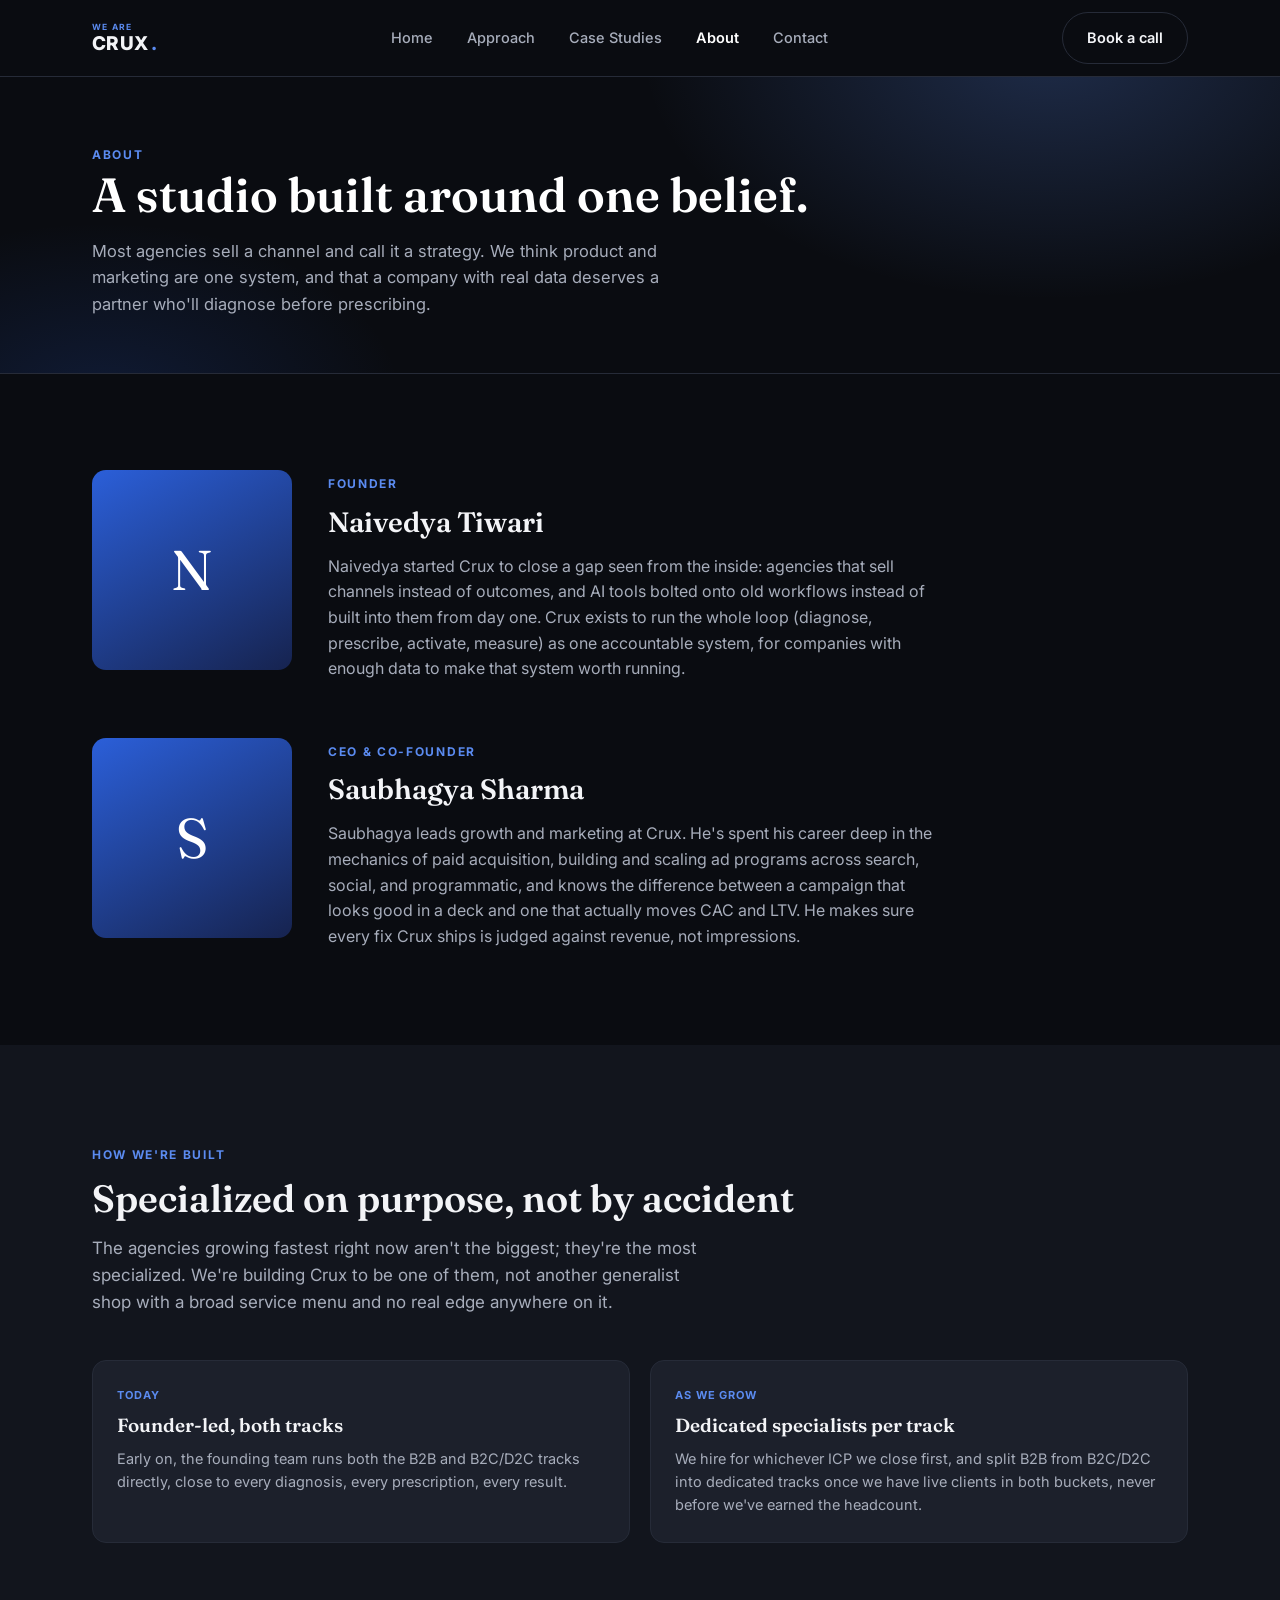
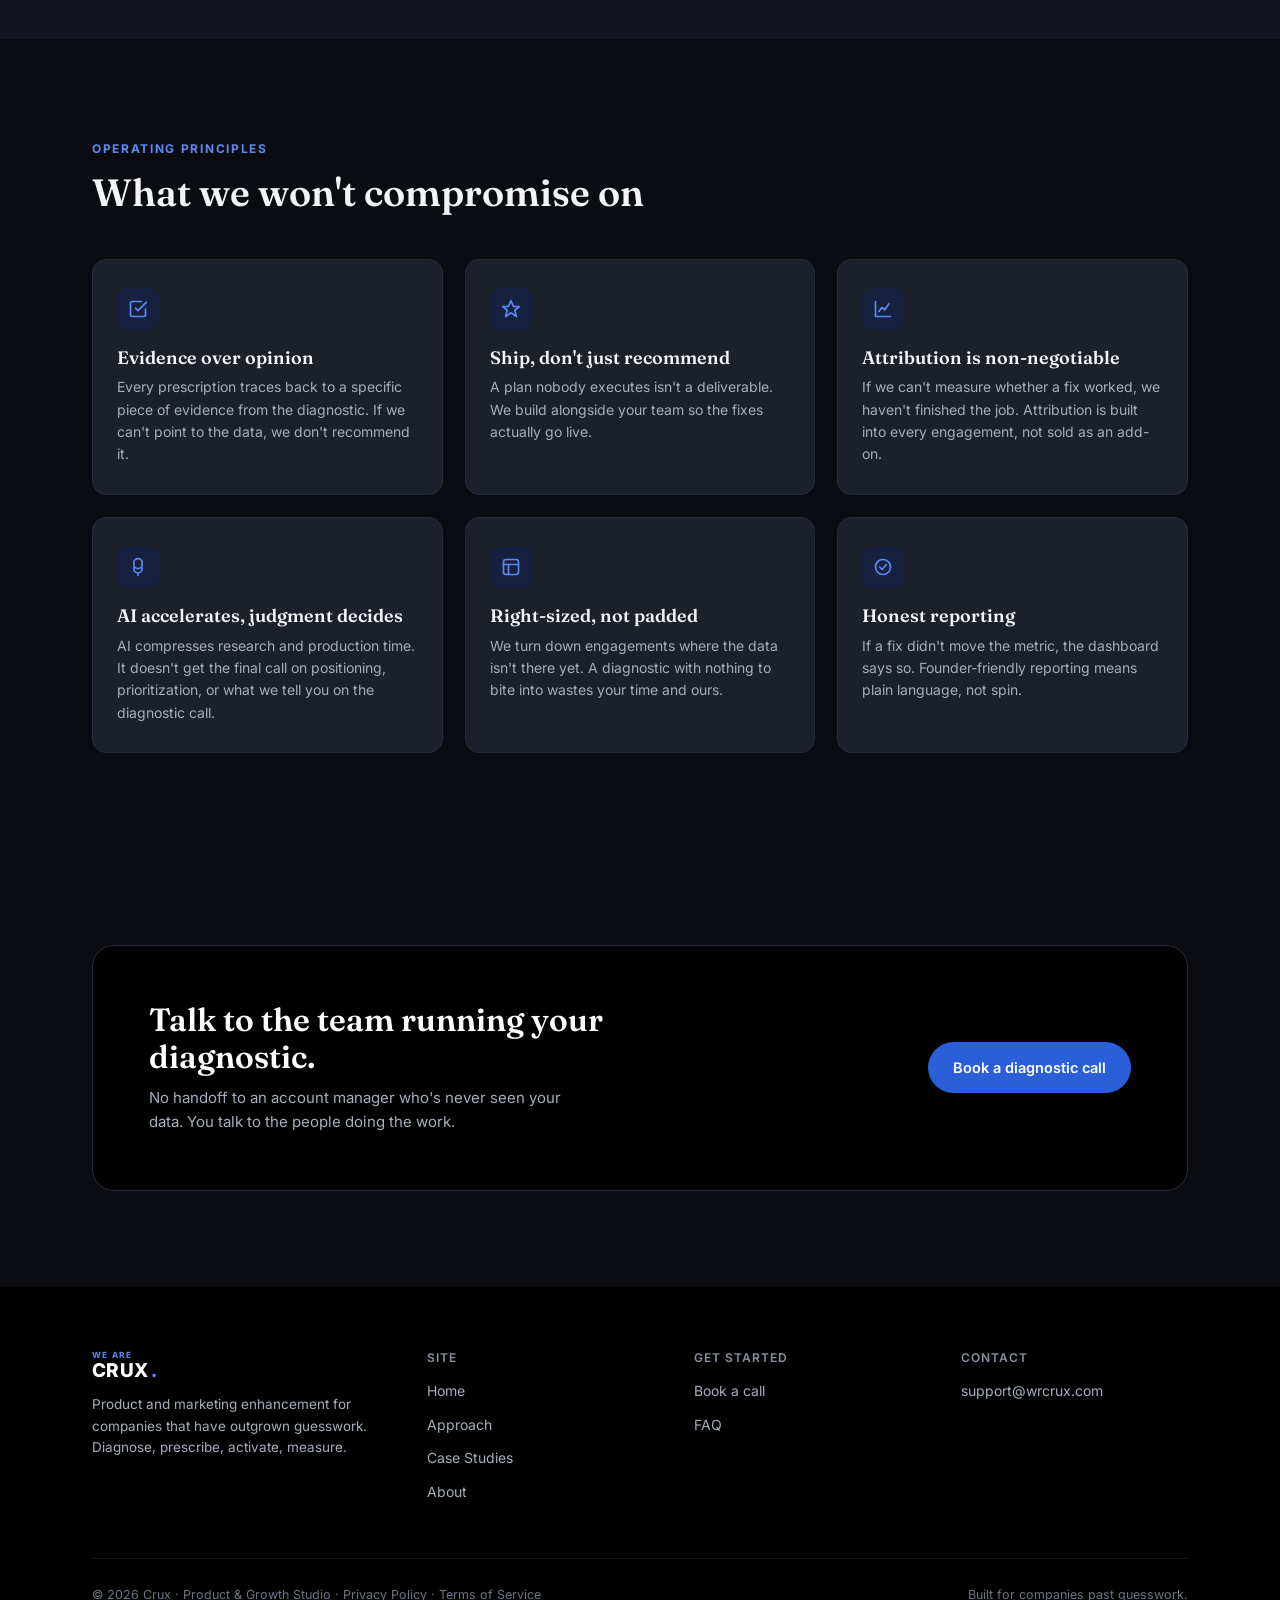
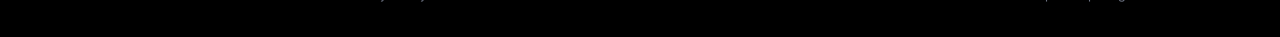
==== commit 65ee1300: "Add 'We Are' kicker above the CRUX wordmark in nav and footer" ====
--- a/about.html
+++ b/about.html
@@ -25,7 +25,7 @@
 
 <nav class="site-nav on-dark-page" id="site-nav">
   <div class="nav-inner">
-    <a href="index.html" class="brand">CRUX<span class="dot">.</span></a>
+    <a href="index.html" class="brand"><span class="brand-kicker">We Are</span><span class="brand-word">CRUX<span class="dot">.</span></span></a>
     <div class="nav-links" id="nav-links">
       <a href="index.html">Home</a>
       <a href="approach.html">Approach</a>
@@ -162,7 +162,7 @@
   <div class="wrap">
     <div class="footer-top">
       <div>
-        <div class="brand">CRUX<span class="dot">.</span></div>
+        <div class="brand"><span class="brand-kicker">We Are</span><span class="brand-word">CRUX<span class="dot">.</span></span></div>
         <p>Product and marketing enhancement for companies that have outgrown guesswork. Diagnose, prescribe, activate, measure.</p>
       </div>
       <div class="footer-col">
--- a/css/styles.css
+++ b/css/styles.css
@@ -140,12 +140,26 @@
 }
 .brand{
   font-family:var(--sans);
+  display:flex;
+  flex-direction:column;
+  gap:2px;
+  line-height:1;
+}
+.brand-kicker{
+  font-size:8.5px;
+  font-weight:700;
+  letter-spacing:0.14em;
+  text-transform:uppercase;
+  color:var(--accent-glow);
+}
+.brand-word{
   font-weight:800;
   font-size:19px;
   letter-spacing:0.02em;
   display:flex;
   align-items:center;
   gap:2px;
+  color:inherit;
 }
 .site-nav.on-dark-page .brand{color:var(--dark-ink);}
 .brand .dot{color:var(--accent-glow);}
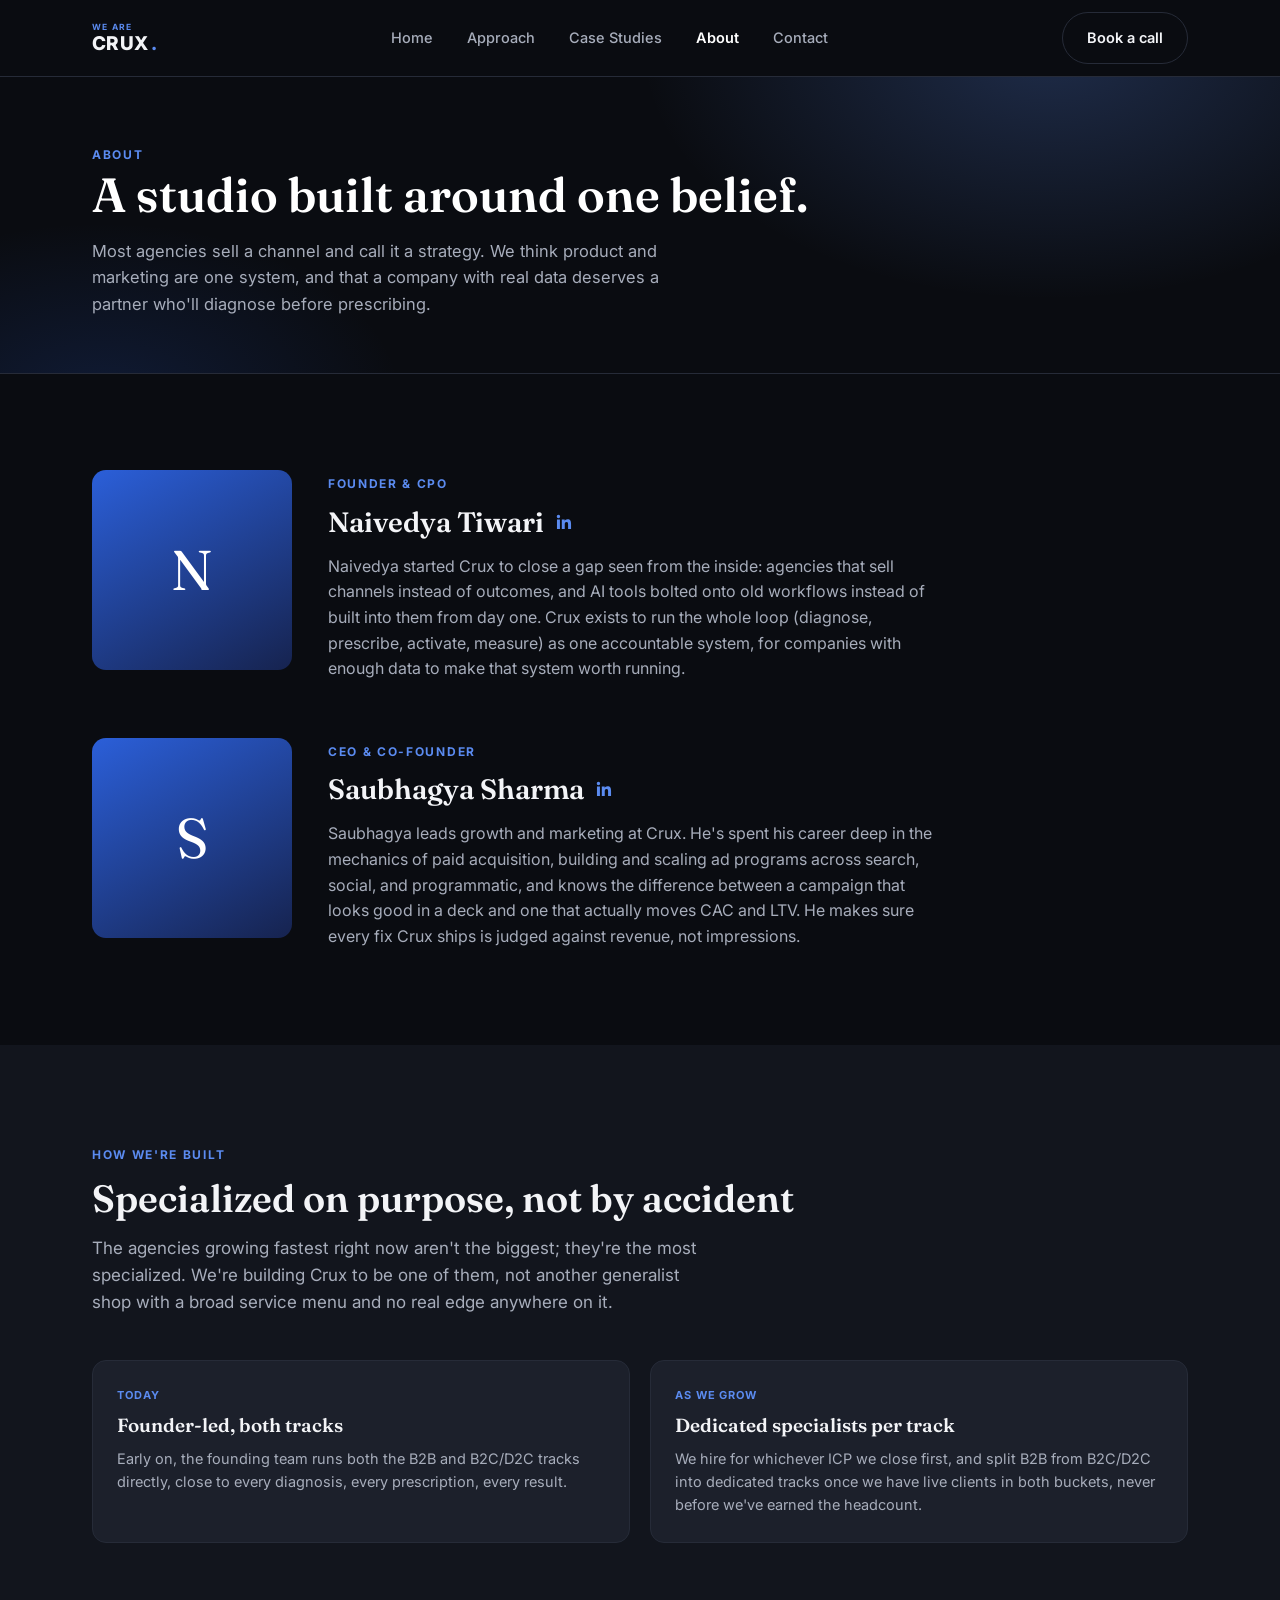
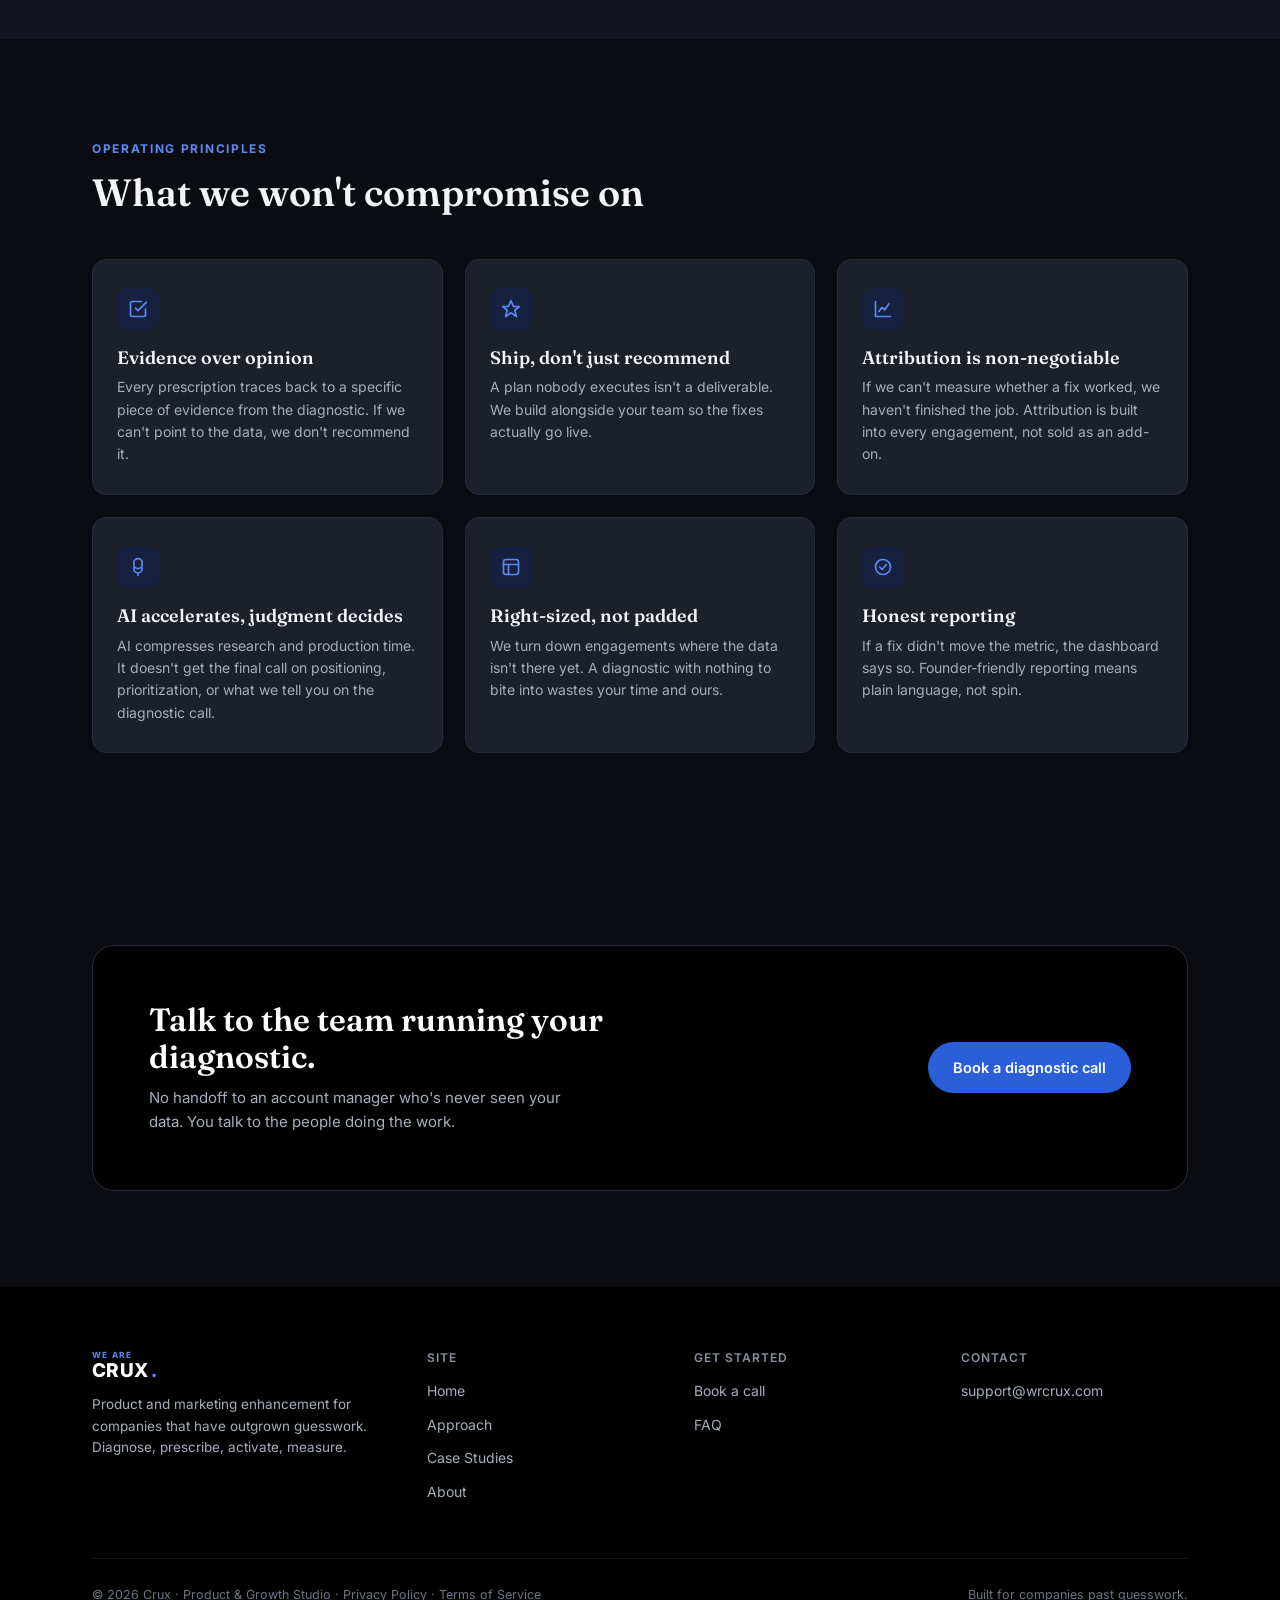
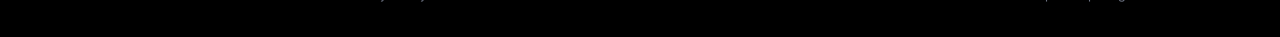
==== commit 05f0789d: "Add CPO title and LinkedIn links for founders on About page" ====
--- a/about.html
+++ b/about.html
@@ -54,8 +54,13 @@
     <div class="founder-block">
       <div class="founder-avatar">N</div>
       <div>
-        <span class="eyebrow">Founder</span>
-        <h2 style="margin:10px 0 16px;font-size:28px;">Naivedya Tiwari</h2>
+        <span class="eyebrow">Founder &amp; CPO</span>
+        <div style="display:flex;align-items:center;gap:10px;margin:10px 0 16px;">
+          <h2 style="font-size:28px;margin:0;">Naivedya Tiwari</h2>
+          <a href="https://www.linkedin.com/in/naivedya-tiwari/" target="_blank" rel="noopener" aria-label="Naivedya Tiwari on LinkedIn" style="display:inline-flex;color:var(--accent-glow);">
+            <svg viewBox="0 0 24 24" width="20" height="20" fill="currentColor"><path d="M20.45 20.45h-3.55v-5.57c0-1.33-.02-3.03-1.85-3.03-1.85 0-2.14 1.45-2.14 2.94v5.66H9.36V9h3.41v1.56h.05c.48-.9 1.64-1.85 3.37-1.85 3.6 0 4.27 2.37 4.27 5.46v6.28zM5.34 7.43a2.06 2.06 0 1 1 0-4.12 2.06 2.06 0 0 1 0 4.12zM7.12 20.45H3.56V9h3.56v11.45z"></path></svg>
+          </a>
+        </div>
         <!-- Placeholder bio: replace with real founder background, credentials, and headshot before launch. -->
         <p style="font-size:16px;color:var(--ink-soft);max-width:620px;">Naivedya started Crux to close a gap seen from the inside: agencies that sell channels instead of outcomes, and AI tools bolted onto old workflows instead of built into them from day one. Crux exists to run the whole loop (diagnose, prescribe, activate, measure) as one accountable system, for companies with enough data to make that system worth running.</p>
       </div>
@@ -65,7 +70,12 @@
       <div class="founder-avatar">S</div>
       <div>
         <span class="eyebrow">CEO &amp; Co-Founder</span>
-        <h2 style="margin:10px 0 16px;font-size:28px;">Saubhagya Sharma</h2>
+        <div style="display:flex;align-items:center;gap:10px;margin:10px 0 16px;">
+          <h2 style="font-size:28px;margin:0;">Saubhagya Sharma</h2>
+          <a href="https://www.linkedin.com/in/saubhagya15/" target="_blank" rel="noopener" aria-label="Saubhagya Sharma on LinkedIn" style="display:inline-flex;color:var(--accent-glow);">
+            <svg viewBox="0 0 24 24" width="20" height="20" fill="currentColor"><path d="M20.45 20.45h-3.55v-5.57c0-1.33-.02-3.03-1.85-3.03-1.85 0-2.14 1.45-2.14 2.94v5.66H9.36V9h3.41v1.56h.05c.48-.9 1.64-1.85 3.37-1.85 3.6 0 4.27 2.37 4.27 5.46v6.28zM5.34 7.43a2.06 2.06 0 1 1 0-4.12 2.06 2.06 0 0 1 0 4.12zM7.12 20.45H3.56V9h3.56v11.45z"></path></svg>
+          </a>
+        </div>
         <!-- Placeholder bio: replace with real founder background, credentials, and headshot before launch. -->
         <p style="font-size:16px;color:var(--ink-soft);max-width:620px;">Saubhagya leads growth and marketing at Crux. He's spent his career deep in the mechanics of paid acquisition, building and scaling ad programs across search, social, and programmatic, and knows the difference between a campaign that looks good in a deck and one that actually moves CAC and LTV. He makes sure every fix Crux ships is judged against revenue, not impressions.</p>
       </div>
--- a/css/styles.css
+++ b/css/styles.css
@@ -116,6 +116,21 @@
 .btn-ghost:hover{color:#fff;}
 .btn-row{display:flex;gap:14px;flex-wrap:wrap;align-items:center;}
 .btn svg{width:15px;height:15px;}
+
+/* Opt-in pulsing glow — applied only to a page's single most prominent
+   CTA (e.g. the hero button), not every .btn-primary. */
+.btn-glow{
+  box-shadow:0 0 0 1px rgba(91,139,240,0.35), 0 0 18px rgba(59,102,214,0.35);
+  animation:btn-pulse 2.6s ease-in-out infinite;
+}
+.btn-glow:hover{animation-play-state:paused;}
+@keyframes btn-pulse{
+  0%,100%{box-shadow:0 0 0 1px rgba(91,139,240,0.35), 0 0 18px rgba(59,102,214,0.35);}
+  50%{box-shadow:0 0 0 1px rgba(91,139,240,0.55), 0 0 32px rgba(59,102,214,0.6);}
+}
+@media (prefers-reduced-motion: reduce){
+  .btn-glow{animation:none;}
+}
 
 /* ---------- nav ---------- */
 .site-nav{
@@ -464,6 +479,7 @@
   gap:28px;
   padding:36px 0;
   border-top:1px solid var(--line);
+  transition:opacity .45s ease, transform .45s ease;
 }
 .process-row:last-child{border-bottom:1px solid var(--line);}
 .process-num{
@@ -471,6 +487,18 @@
   font-size:30px;
   color:var(--accent-line);
 }
+.process-visual{
+  width:100%;
+  height:130px;
+  border-radius:var(--radius);
+  background:radial-gradient(420px 200px at 20% 20%, rgba(91,139,240,0.16), transparent 60%), var(--canvas-deep);
+  border:1px solid var(--accent-line);
+  display:flex;
+  align-items:center;
+  justify-content:center;
+  margin-bottom:22px;
+}
+.process-visual svg{width:56px;height:56px;color:var(--accent-glow);}
 .process-row h3{font-size:23px;margin-bottom:10px;}
 .process-row .role-tags{display:flex;gap:8px;flex-wrap:wrap;margin-top:16px;}
 .role-tag{
@@ -577,15 +605,16 @@
 .pilot-banner p{font-size:14.5px;color:#cfe0ff;max-width:520px;}
 
 .case-card{
-  border:1px solid var(--line);
+  border:1px solid var(--accent-line);
   border-radius:var(--radius);
   padding:30px;
   background:var(--canvas-deep);
 }
 .case-card .tag-row{display:flex;gap:8px;margin-bottom:16px;}
-.case-card .metric-row{display:grid;grid-template-columns:repeat(3,1fr);gap:16px;margin-top:22px;padding-top:22px;border-top:1px solid var(--line);}
+.case-card .metric-row{display:grid;grid-template-columns:repeat(4,1fr);gap:16px;margin-top:22px;padding-top:22px;border-top:1px solid var(--line);}
 .case-card .metric-row .m-num{font-family:var(--serif);font-size:24px;color:var(--accent-glow);}
 .case-card .metric-row .m-label{font-size:12px;color:var(--ink-soft);margin-top:2px;}
+@media (max-width:640px){.case-card .metric-row{grid-template-columns:repeat(2,1fr);}}
 
 /* ---------- team ---------- */
 .founder-block{
@@ -729,8 +758,19 @@
 .page-hero p{font-size:16.5px;color:var(--dark-ink-soft);max-width:600px;margin-top:16px;}
 
 /* ---------- reveal ---------- */
-.reveal{opacity:0;transform:translateY(14px);transition:opacity .5s ease, transform .5s ease;}
-.reveal.in{opacity:1;transform:translateY(0);}
+.reveal{opacity:0;transform:translateY(30px) scale(.98);transition:opacity .7s cubic-bezier(.16,.84,.44,1), transform .7s cubic-bezier(.16,.84,.44,1);}
+.reveal.in{opacity:1;transform:translateY(0) scale(1);}
+@media (prefers-reduced-motion: reduce){
+  .reveal{opacity:1!important;transform:none!important;transition:none!important;}
+}
+
+/* Comes after .reveal.in in source order so it wins the equal-specificity
+   cascade tie and overrides the entrance animation's resting transform. */
+.process-row.is-focus{opacity:1;transform:scale(1.015);}
+.process-row.is-dim{opacity:.45;transform:scale(.95);}
+@media (prefers-reduced-motion: reduce){
+  .process-row.is-focus,.process-row.is-dim{opacity:1;transform:none;}
+}
 
 /* ---------- misc ---------- */
 .grid-2{display:grid;grid-template-columns:1fr 1fr;gap:24px;}
@@ -750,3 +790,7 @@
   display:inline-block;font-size:11px;font-weight:700;letter-spacing:0.06em;text-transform:uppercase;
   background:var(--amber-soft);color:var(--amber);border-radius:999px;padding:4px 10px;
 }
+.badge-success{
+  display:inline-block;font-size:11px;font-weight:700;letter-spacing:0.06em;text-transform:uppercase;
+  background:var(--green-soft);color:var(--green);border-radius:999px;padding:4px 10px;
+}
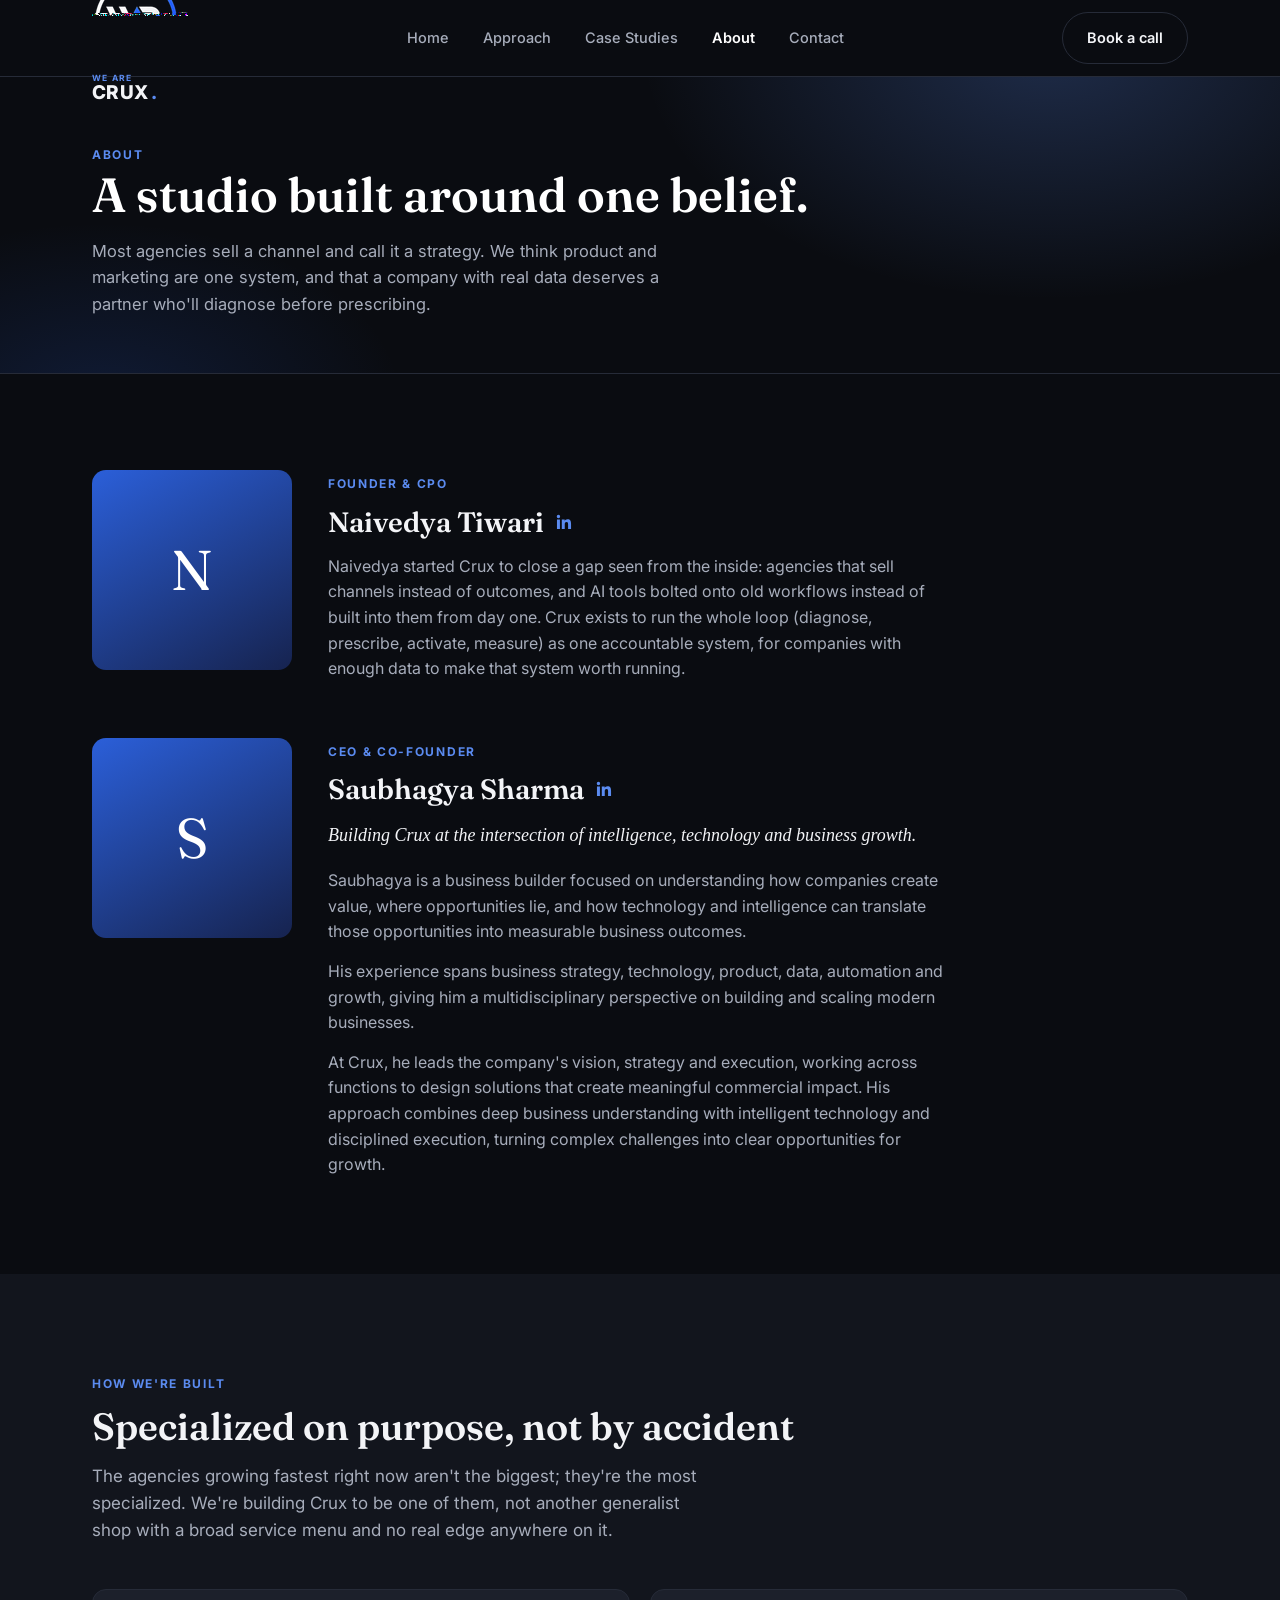
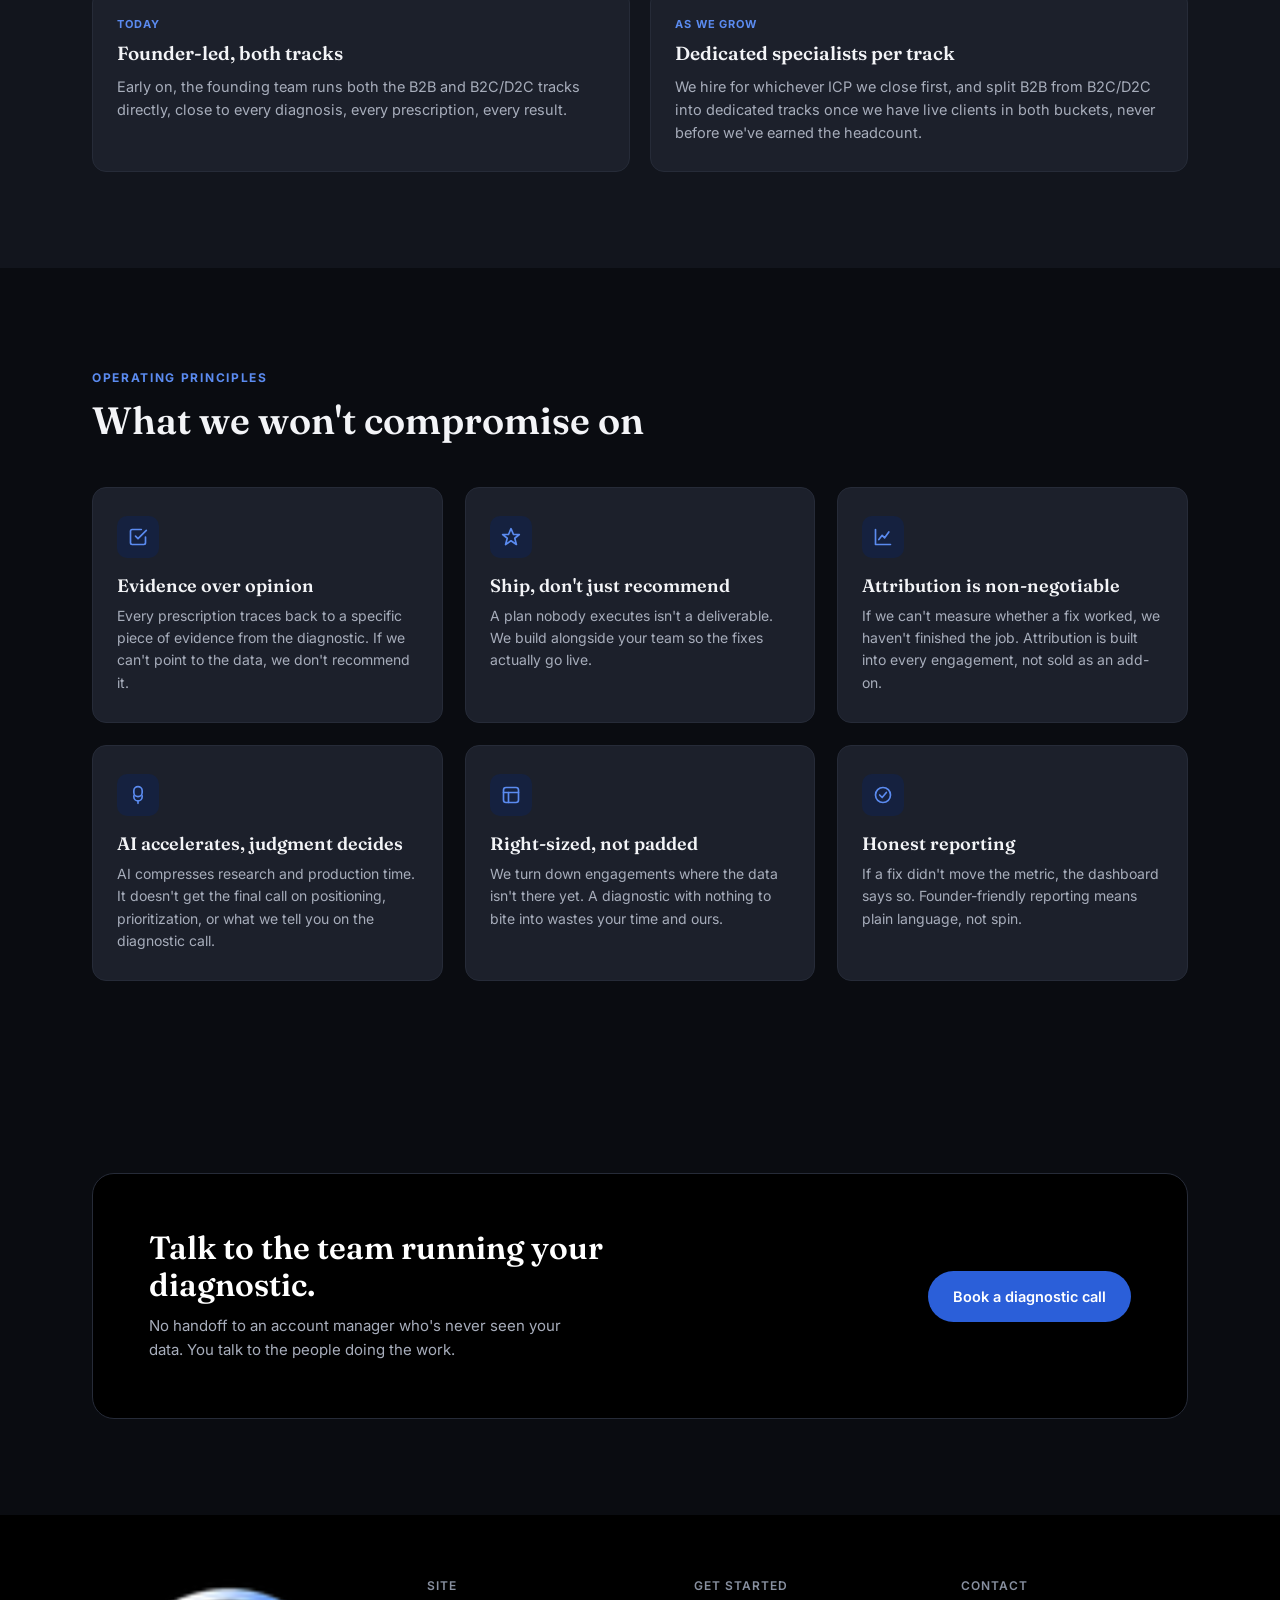
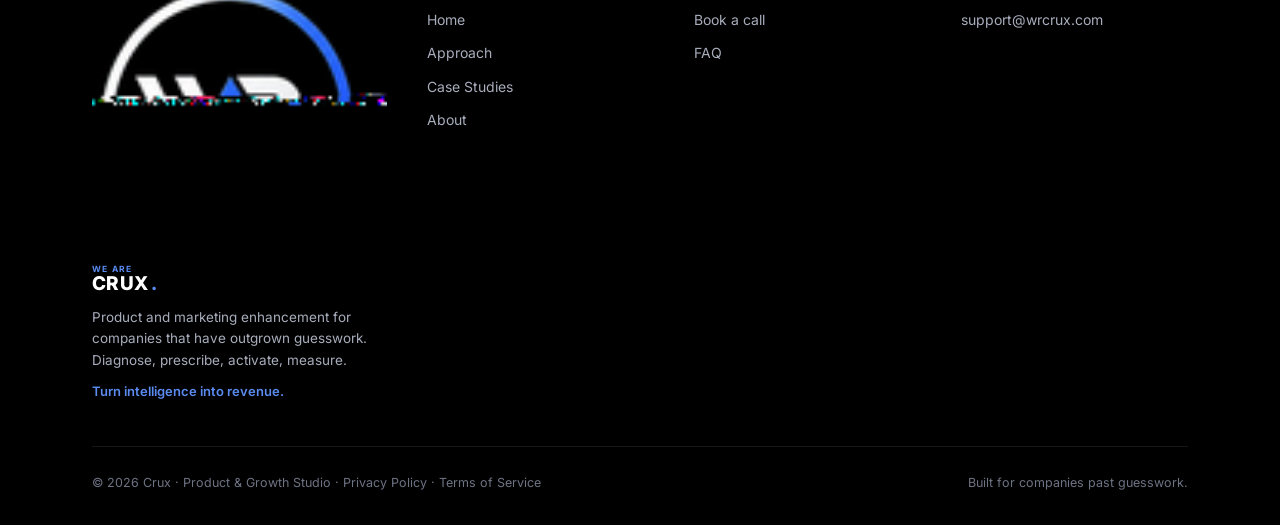
==== commit 9148769f: "Add WRCRUX logo mark to nav/footer, tagline everywhere, Saubhagya bio rewrite" ====
--- a/about.html
+++ b/about.html
@@ -25,7 +25,7 @@
 
 <nav class="site-nav on-dark-page" id="site-nav">
   <div class="nav-inner">
-    <a href="index.html" class="brand"><span class="brand-kicker">We Are</span><span class="brand-word">CRUX<span class="dot">.</span></span></a>
+    <a href="index.html" class="brand"><img src="assets/logo-mark.png" alt="WRCRUX" class="brand-mark"><span class="brand-text"><span class="brand-kicker">We Are</span><span class="brand-word">CRUX<span class="dot">.</span></span></span></a>
     <div class="nav-links" id="nav-links">
       <a href="index.html">Home</a>
       <a href="approach.html">Approach</a>
@@ -76,8 +76,10 @@
             <svg viewBox="0 0 24 24" width="20" height="20" fill="currentColor"><path d="M20.45 20.45h-3.55v-5.57c0-1.33-.02-3.03-1.85-3.03-1.85 0-2.14 1.45-2.14 2.94v5.66H9.36V9h3.41v1.56h.05c.48-.9 1.64-1.85 3.37-1.85 3.6 0 4.27 2.37 4.27 5.46v6.28zM5.34 7.43a2.06 2.06 0 1 1 0-4.12 2.06 2.06 0 0 1 0 4.12zM7.12 20.45H3.56V9h3.56v11.45z"></path></svg>
           </a>
         </div>
-        <!-- Placeholder bio: replace with real founder background, credentials, and headshot before launch. -->
-        <p style="font-size:16px;color:var(--ink-soft);max-width:620px;">Saubhagya leads growth and marketing at Crux. He's spent his career deep in the mechanics of paid acquisition, building and scaling ad programs across search, social, and programmatic, and knows the difference between a campaign that looks good in a deck and one that actually moves CAC and LTV. He makes sure every fix Crux ships is judged against revenue, not impressions.</p>
+        <p style="font-family:var(--serif);font-style:italic;font-size:18px;color:var(--ink);max-width:620px;margin-bottom:18px;">Building Crux at the intersection of intelligence, technology and business growth.</p>
+        <p style="font-size:16px;color:var(--ink-soft);max-width:620px;margin-bottom:14px;">Saubhagya is a business builder focused on understanding how companies create value, where opportunities lie, and how technology and intelligence can translate those opportunities into measurable business outcomes.</p>
+        <p style="font-size:16px;color:var(--ink-soft);max-width:620px;margin-bottom:14px;">His experience spans business strategy, technology, product, data, automation and growth, giving him a multidisciplinary perspective on building and scaling modern businesses.</p>
+        <p style="font-size:16px;color:var(--ink-soft);max-width:620px;">At Crux, he leads the company's vision, strategy and execution, working across functions to design solutions that create meaningful commercial impact. His approach combines deep business understanding with intelligent technology and disciplined execution, turning complex challenges into clear opportunities for growth.</p>
       </div>
     </div>
   </div>
@@ -172,8 +174,9 @@
   <div class="wrap">
     <div class="footer-top">
       <div>
-        <div class="brand"><span class="brand-kicker">We Are</span><span class="brand-word">CRUX<span class="dot">.</span></span></div>
+        <div class="brand"><img src="assets/logo-mark.png" alt="WRCRUX" class="brand-mark"><span class="brand-text"><span class="brand-kicker">We Are</span><span class="brand-word">CRUX<span class="dot">.</span></span></span></div>
         <p>Product and marketing enhancement for companies that have outgrown guesswork. Diagnose, prescribe, activate, measure.</p>
+        <p style="color:var(--accent-glow);font-weight:600;font-size:13px;margin-top:10px;">Turn intelligence into revenue.</p>
       </div>
       <div class="footer-col">
         <h5>Site</h5>
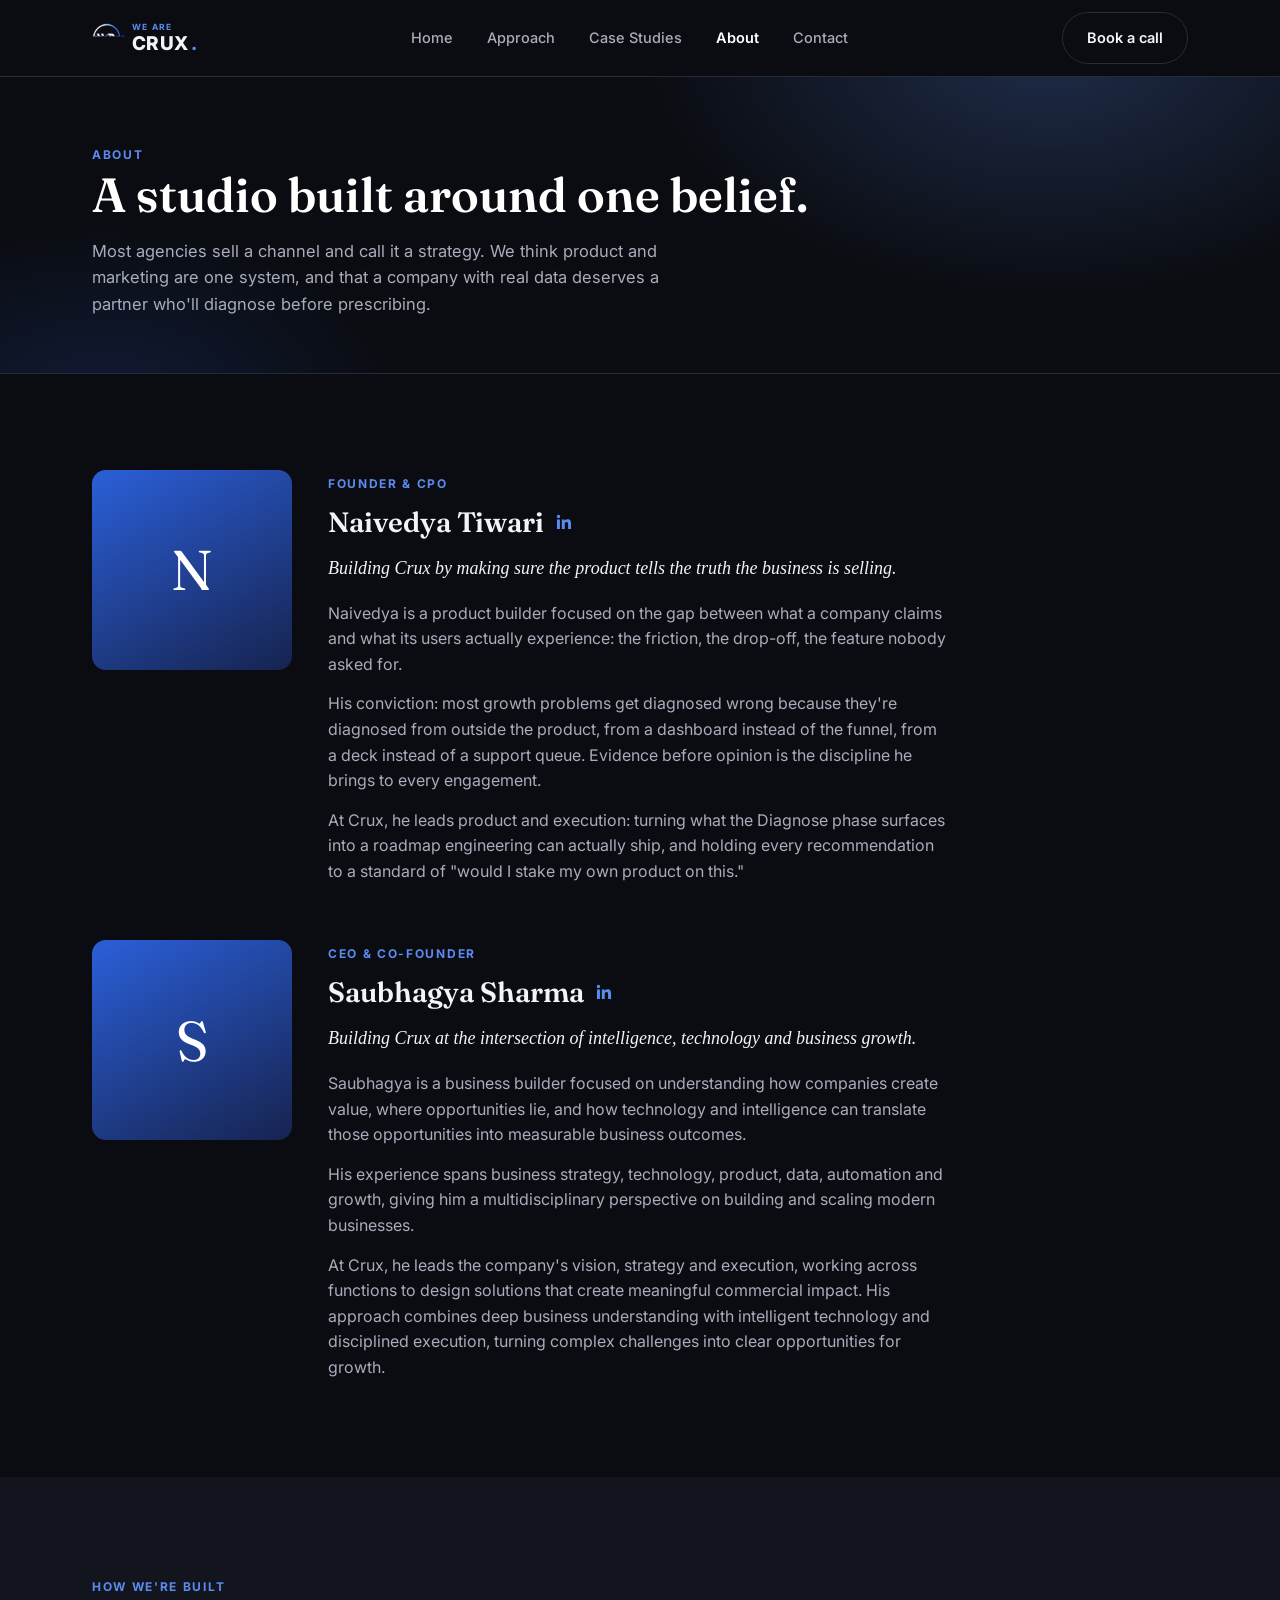
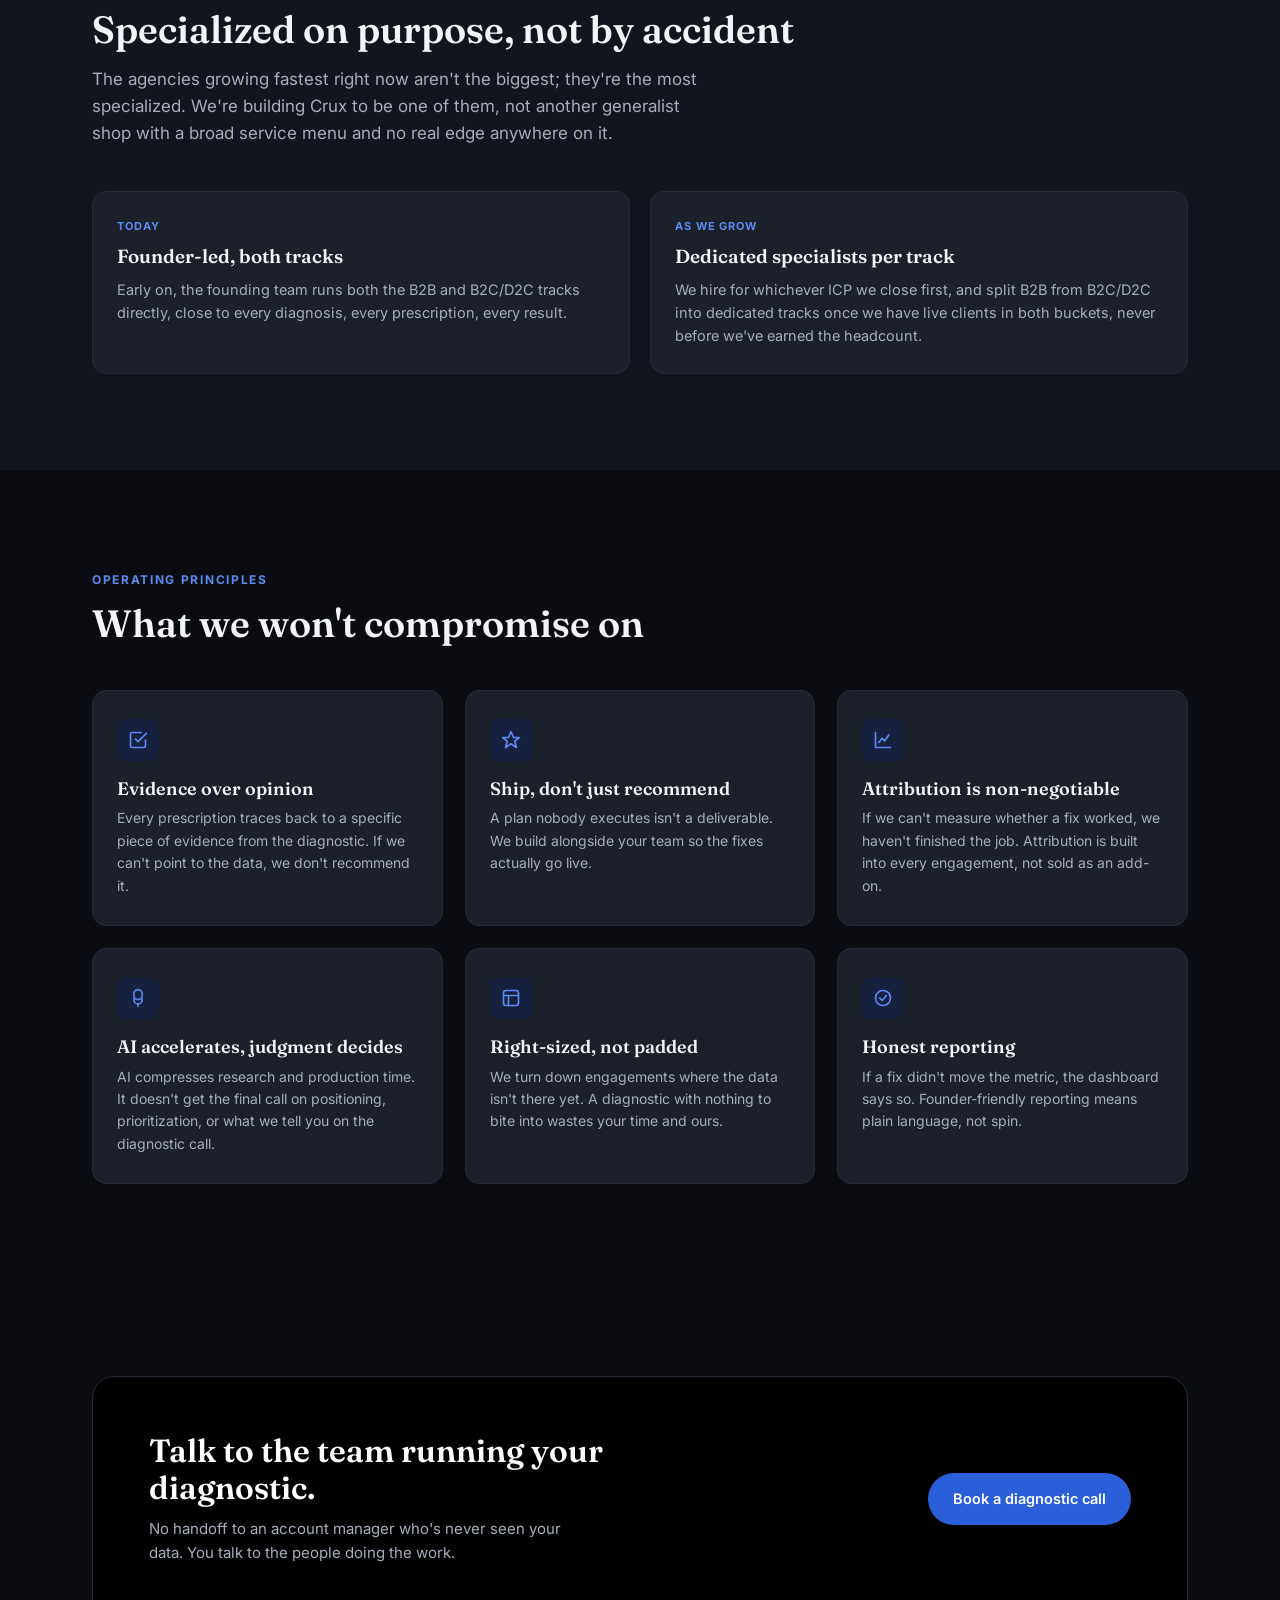
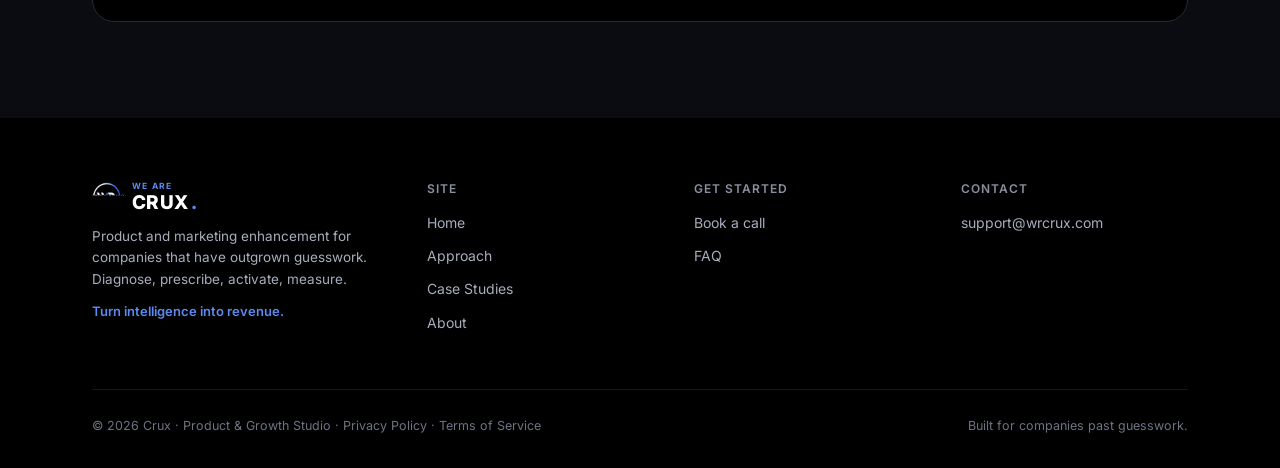
==== commit 62a49d09: "Rewrite Naivedya's About bio" ====
--- a/about.html
+++ b/about.html
@@ -61,8 +61,10 @@
             <svg viewBox="0 0 24 24" width="20" height="20" fill="currentColor"><path d="M20.45 20.45h-3.55v-5.57c0-1.33-.02-3.03-1.85-3.03-1.85 0-2.14 1.45-2.14 2.94v5.66H9.36V9h3.41v1.56h.05c.48-.9 1.64-1.85 3.37-1.85 3.6 0 4.27 2.37 4.27 5.46v6.28zM5.34 7.43a2.06 2.06 0 1 1 0-4.12 2.06 2.06 0 0 1 0 4.12zM7.12 20.45H3.56V9h3.56v11.45z"></path></svg>
           </a>
         </div>
-        <!-- Placeholder bio: replace with real founder background, credentials, and headshot before launch. -->
-        <p style="font-size:16px;color:var(--ink-soft);max-width:620px;">Naivedya started Crux to close a gap seen from the inside: agencies that sell channels instead of outcomes, and AI tools bolted onto old workflows instead of built into them from day one. Crux exists to run the whole loop (diagnose, prescribe, activate, measure) as one accountable system, for companies with enough data to make that system worth running.</p>
+        <p style="font-family:var(--serif);font-style:italic;font-size:18px;color:var(--ink);max-width:620px;margin-bottom:18px;">Building Crux by making sure the product tells the truth the business is selling.</p>
+        <p style="font-size:16px;color:var(--ink-soft);max-width:620px;margin-bottom:14px;">Naivedya is a product builder focused on the gap between what a company claims and what its users actually experience: the friction, the drop-off, the feature nobody asked for.</p>
+        <p style="font-size:16px;color:var(--ink-soft);max-width:620px;margin-bottom:14px;">His conviction: most growth problems get diagnosed wrong because they're diagnosed from outside the product, from a dashboard instead of the funnel, from a deck instead of a support queue. Evidence before opinion is the discipline he brings to every engagement.</p>
+        <p style="font-size:16px;color:var(--ink-soft);max-width:620px;">At Crux, he leads product and execution: turning what the Diagnose phase surfaces into a roadmap engineering can actually ship, and holding every recommendation to a standard of "would I stake my own product on this."</p>
       </div>
     </div>
 
--- a/css/styles.css
+++ b/css/styles.css
@@ -155,6 +155,16 @@
 }
 .brand{
   font-family:var(--sans);
+  display:flex;
+  align-items:center;
+  gap:8px;
+}
+.brand-mark{
+  height:30px;
+  width:auto;
+  display:block;
+}
+.brand-text{
   display:flex;
   flex-direction:column;
   gap:2px;
@@ -283,10 +293,18 @@
   border-radius:999px;
   margin-bottom:22px;
 }
+.hero-tagline{
+  font-family:var(--serif);
+  font-style:italic;
+  font-size:clamp(18px,2vw,22px);
+  color:var(--accent-glow);
+  margin:14px 0 0;
+}
 .hero h1{
   font-size:clamp(34px,4.6vw,56px);
   color:#fff;
   letter-spacing:-0.01em;
+  margin-top:12px;
 }
 .hero h1 em{color:var(--accent-glow);font-style:italic;}
 .hero-sub{
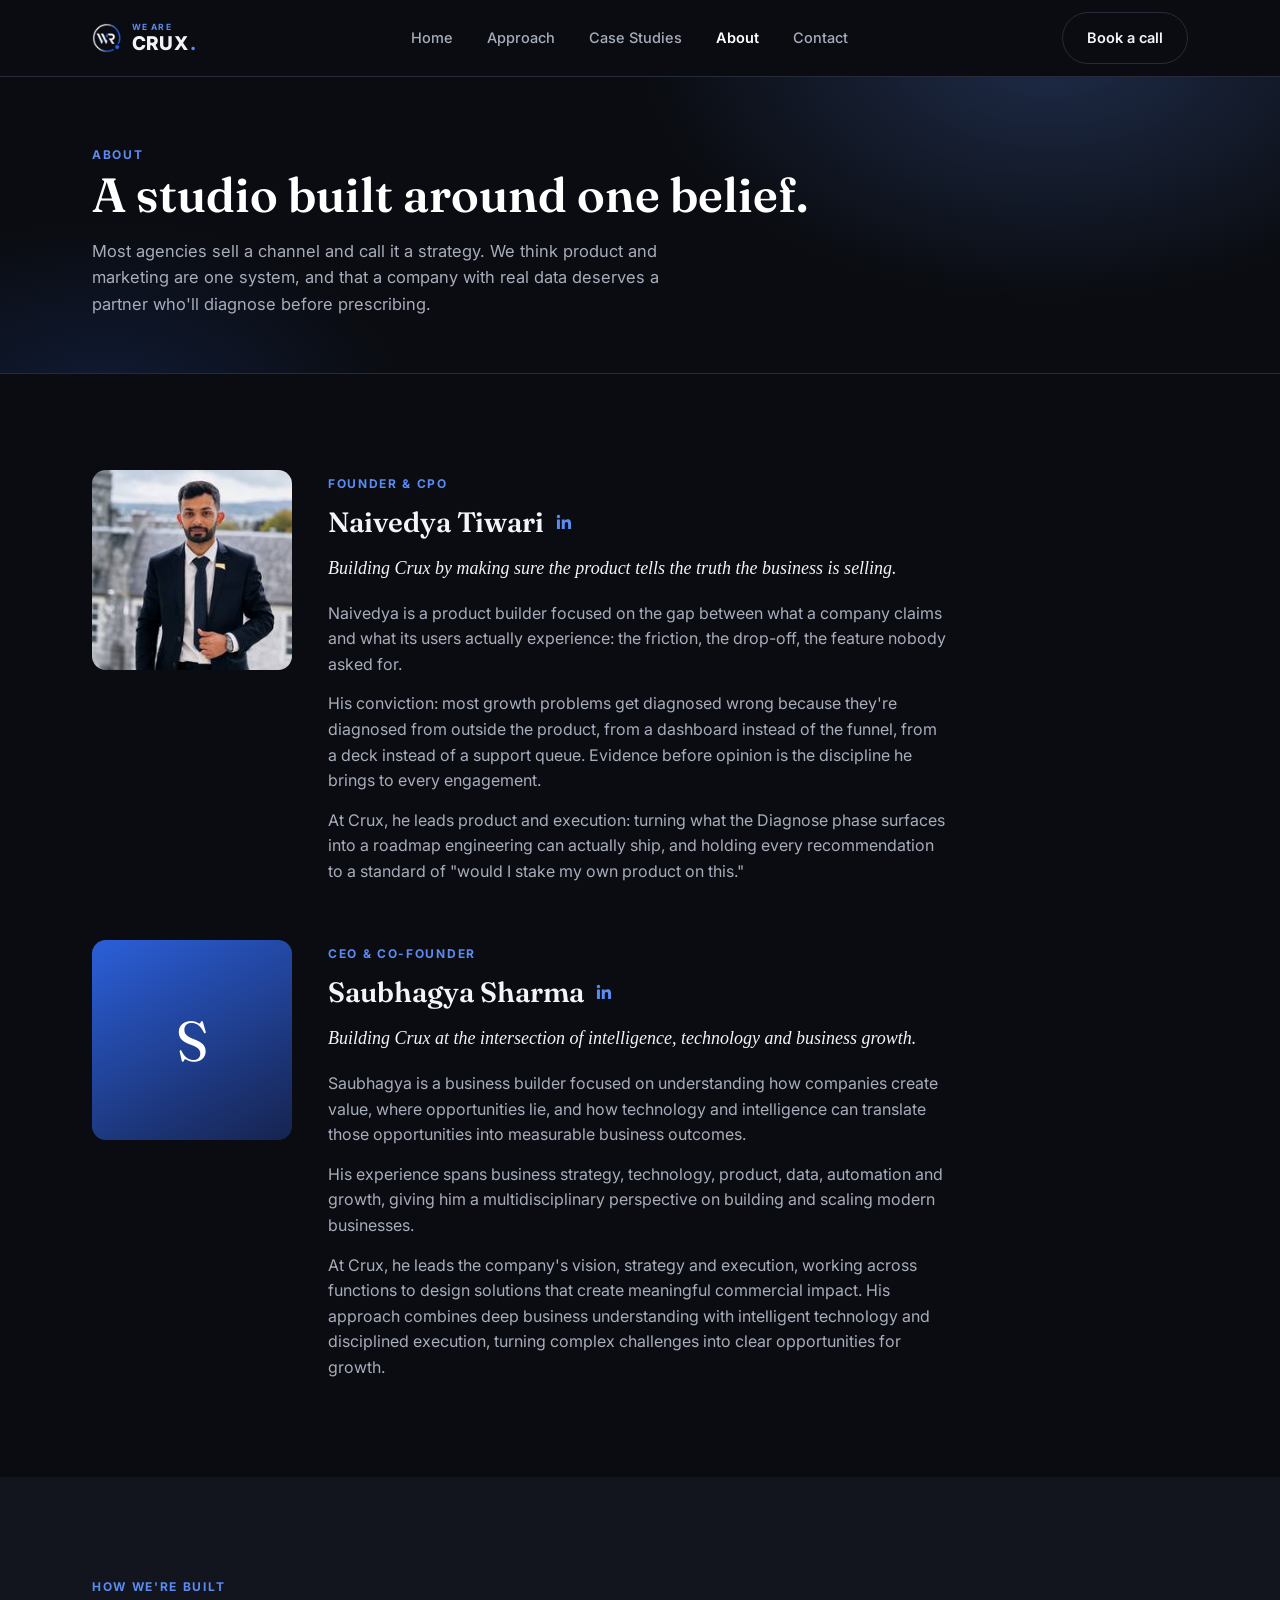
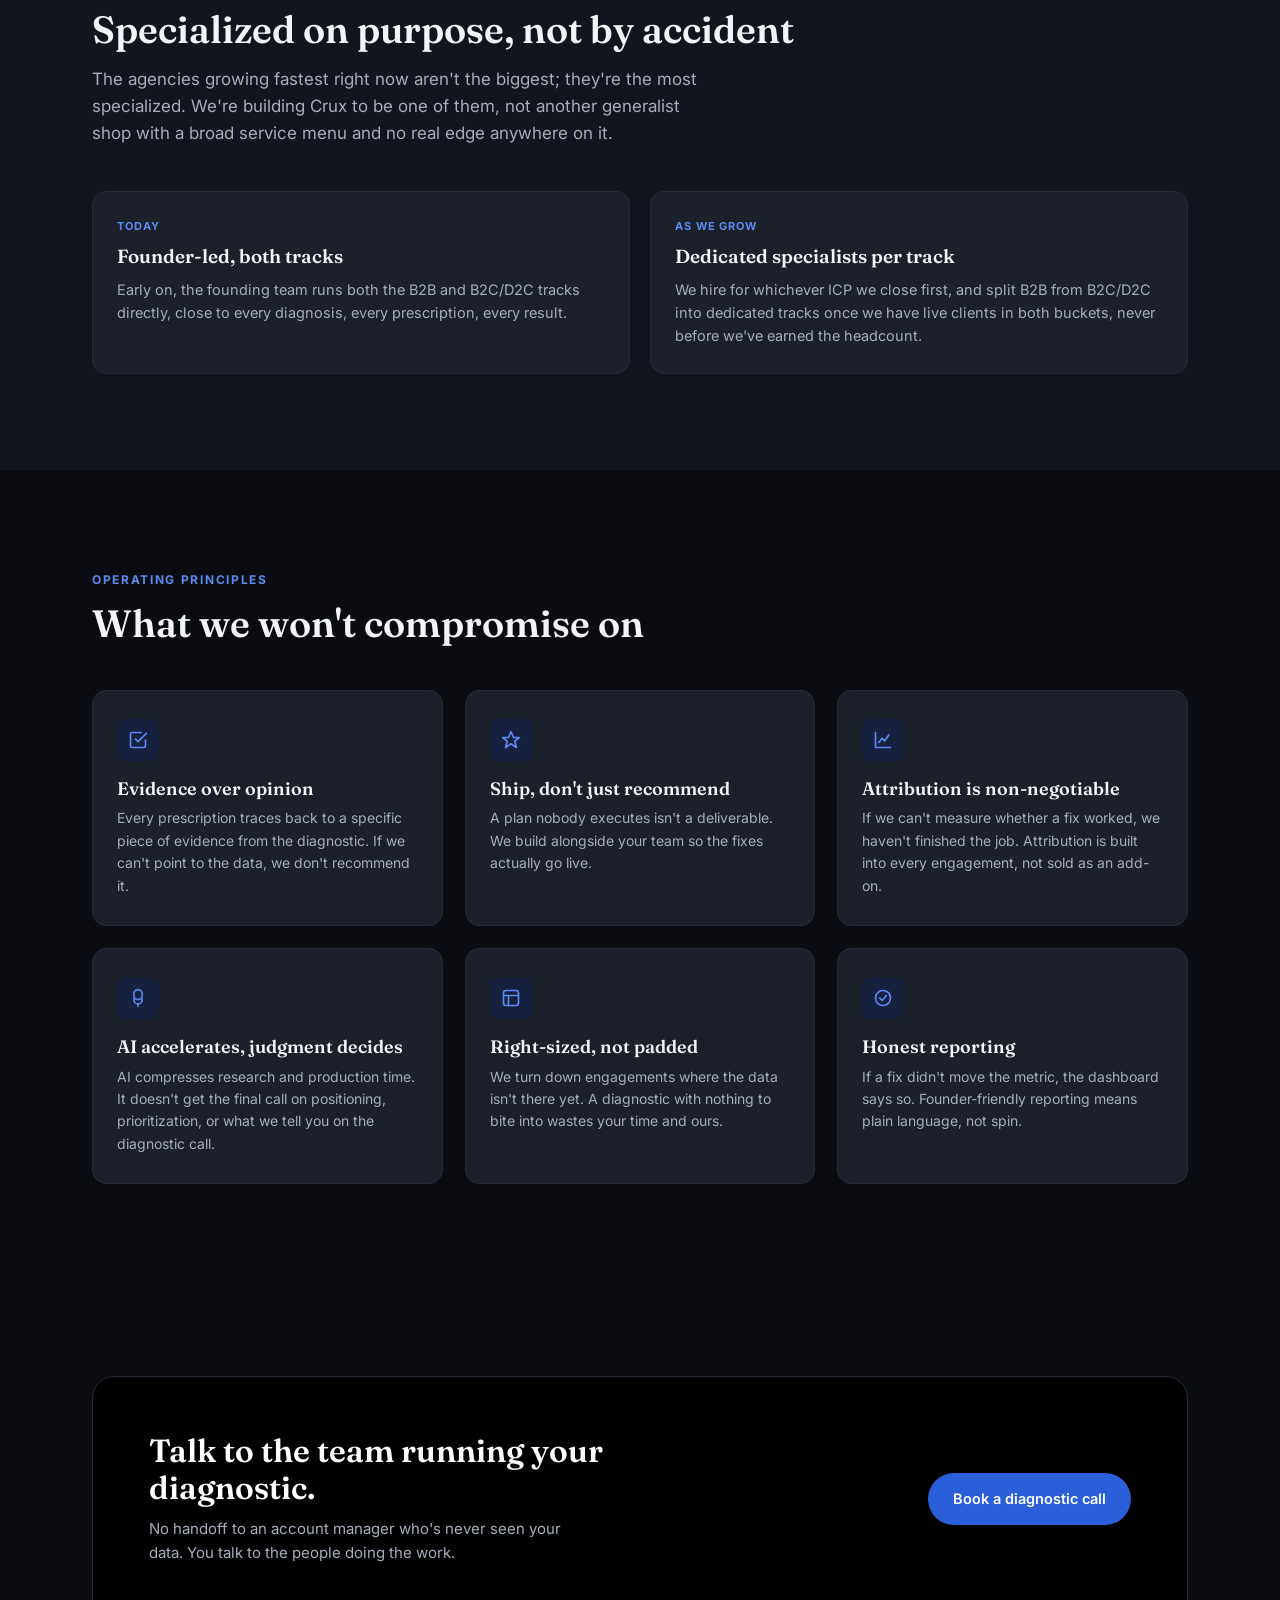
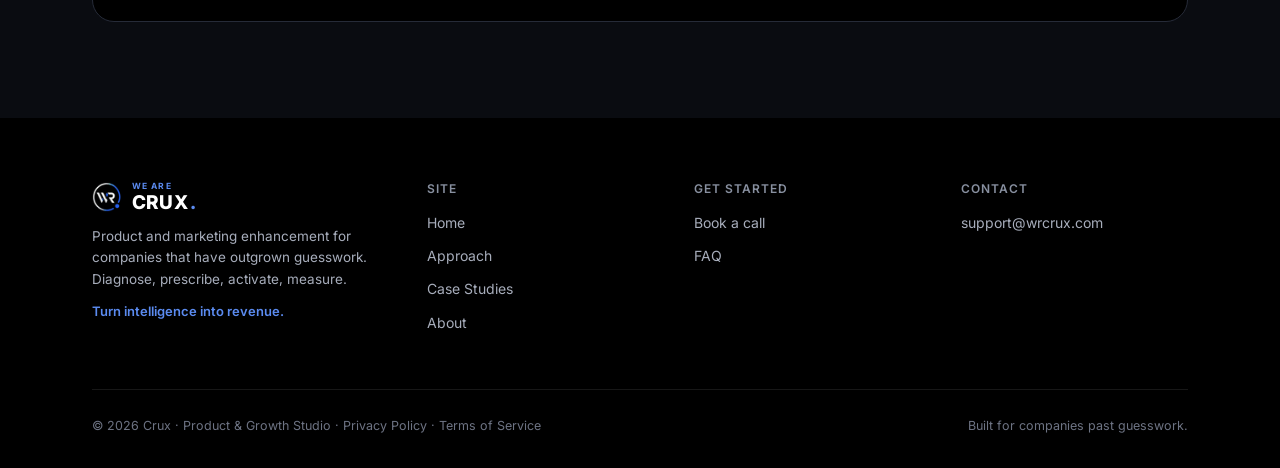
==== commit e5733b98: "Wire founder photo into about.html markup and CSS" ====
--- a/about.html
+++ b/about.html
@@ -52,7 +52,7 @@
 <section>
   <div class="wrap">
     <div class="founder-block">
-      <div class="founder-avatar">N</div>
+      <img src="assets/founder-naivedya.jpg" alt="Naivedya Tiwari" class="founder-avatar">
       <div>
         <span class="eyebrow">Founder &amp; CPO</span>
         <div style="display:flex;align-items:center;gap:10px;margin:10px 0 16px;">
--- a/css/styles.css
+++ b/css/styles.css
@@ -649,6 +649,7 @@
   font-family:var(--serif);
   font-size:56px;
   color:#fff;
+  object-fit:cover;
 }
 @media (max-width:640px){.founder-block{grid-template-columns:1fr;}.founder-avatar{width:96px;height:96px;font-size:32px;}}
 
@@ -681,56 +682,6 @@
 .contact-side .side-card a.email{color:var(--accent-glow);font-weight:600;}
 @media (max-width:900px){.contact-grid{grid-template-columns:1fr;}}
 
-/* ---------- booking modal ---------- */
-.modal-overlay{
-  position:fixed;
-  inset:0;
-  background:rgba(10,12,17,0.55);
-  display:flex;
-  align-items:center;
-  justify-content:center;
-  padding:24px;
-  z-index:200;
-  opacity:0;
-  pointer-events:none;
-  transition:opacity .2s ease;
-}
-.modal-overlay.open{opacity:1;pointer-events:auto;}
-.modal{
-  background:var(--canvas-deep);
-  border:1px solid var(--line);
-  border-radius:var(--radius-lg);
-  box-shadow:var(--shadow-lg);
-  max-width:460px;
-  width:100%;
-  padding:36px;
-  position:relative;
-  max-height:90vh;
-  overflow-y:auto;
-  transform:translateY(12px);
-  transition:transform .2s ease;
-}
-.modal-overlay.open .modal{transform:translateY(0);}
-.modal-close{
-  position:absolute;
-  top:18px;
-  right:18px;
-  width:32px;
-  height:32px;
-  border-radius:999px;
-  border:1px solid var(--line);
-  background:transparent;
-  display:flex;
-  align-items:center;
-  justify-content:center;
-  cursor:pointer;
-  font-size:18px;
-  line-height:1;
-  color:var(--ink-soft);
-}
-.modal-close:hover{border-color:var(--ink);color:var(--ink);}
-@media (max-width:480px){.modal{padding:28px 22px;}}
-
 /* ---------- footer ---------- */
 footer.site-footer{
   background:var(--void);
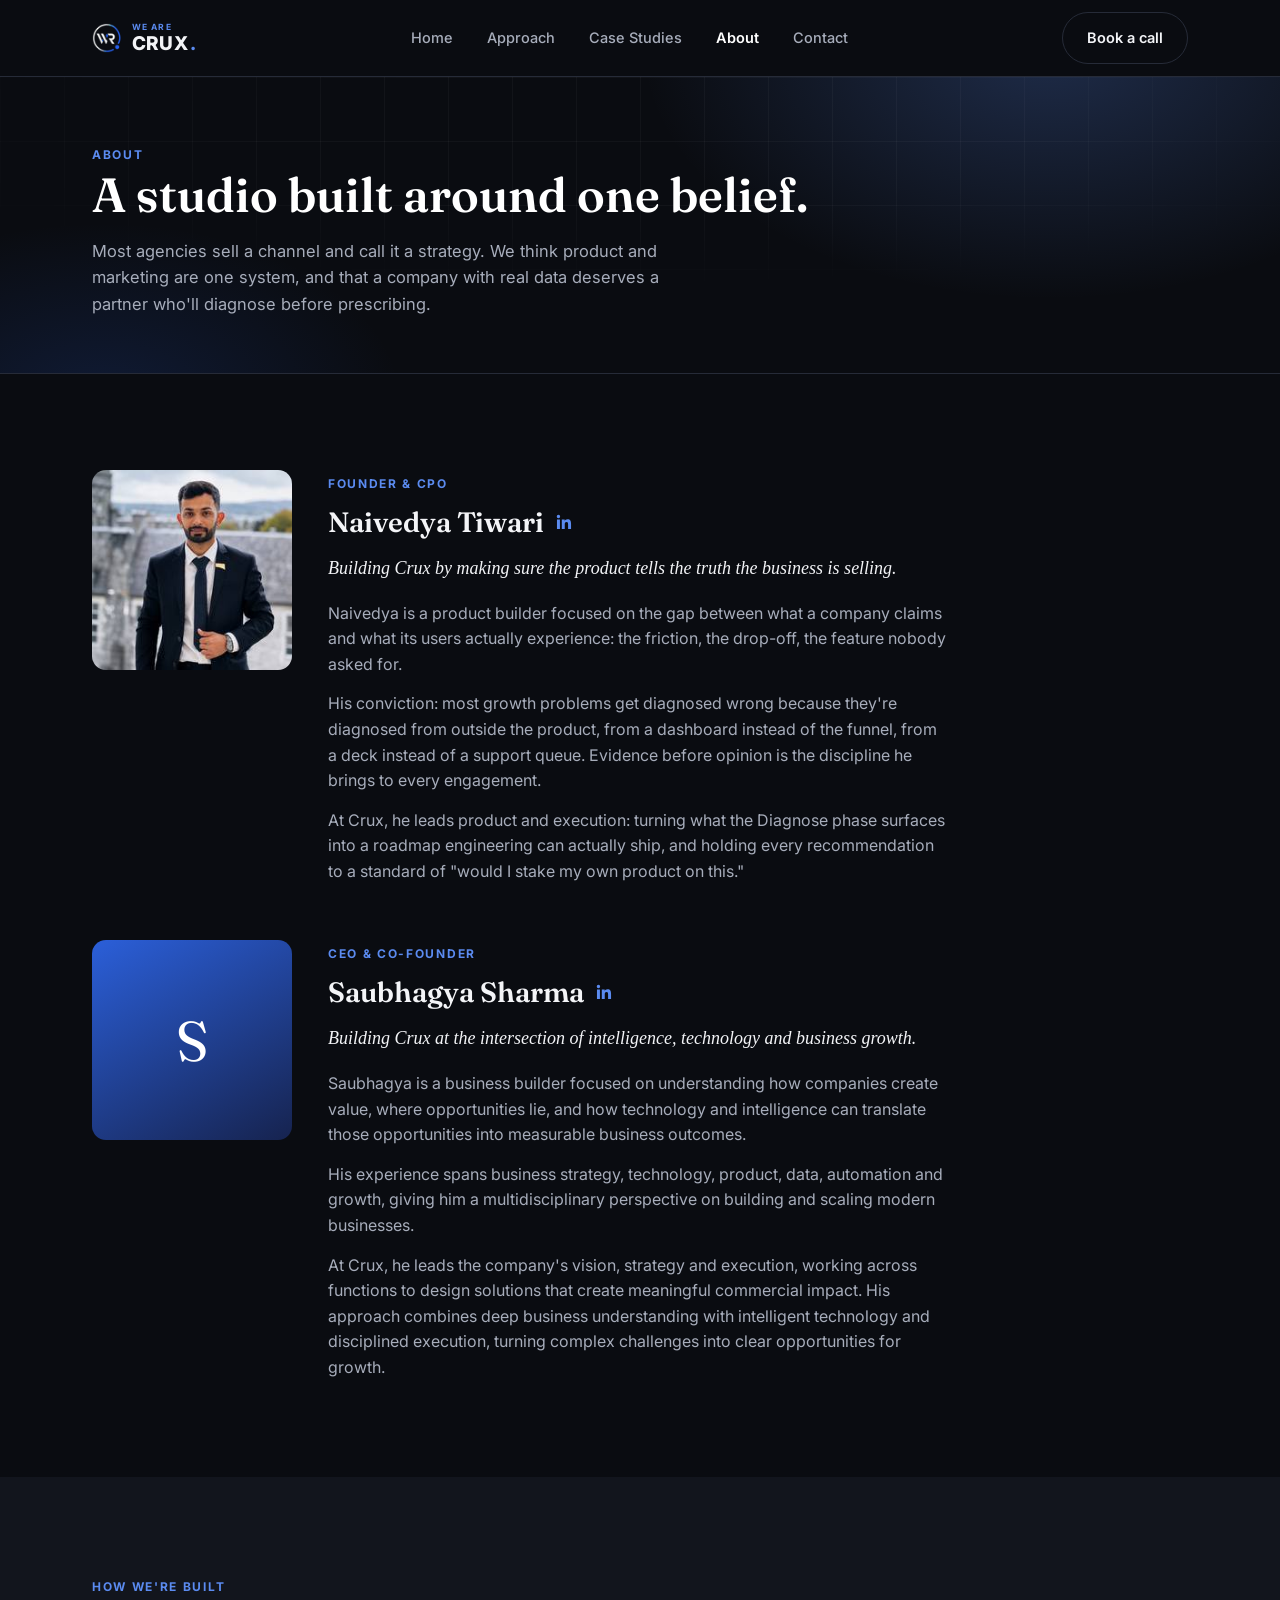
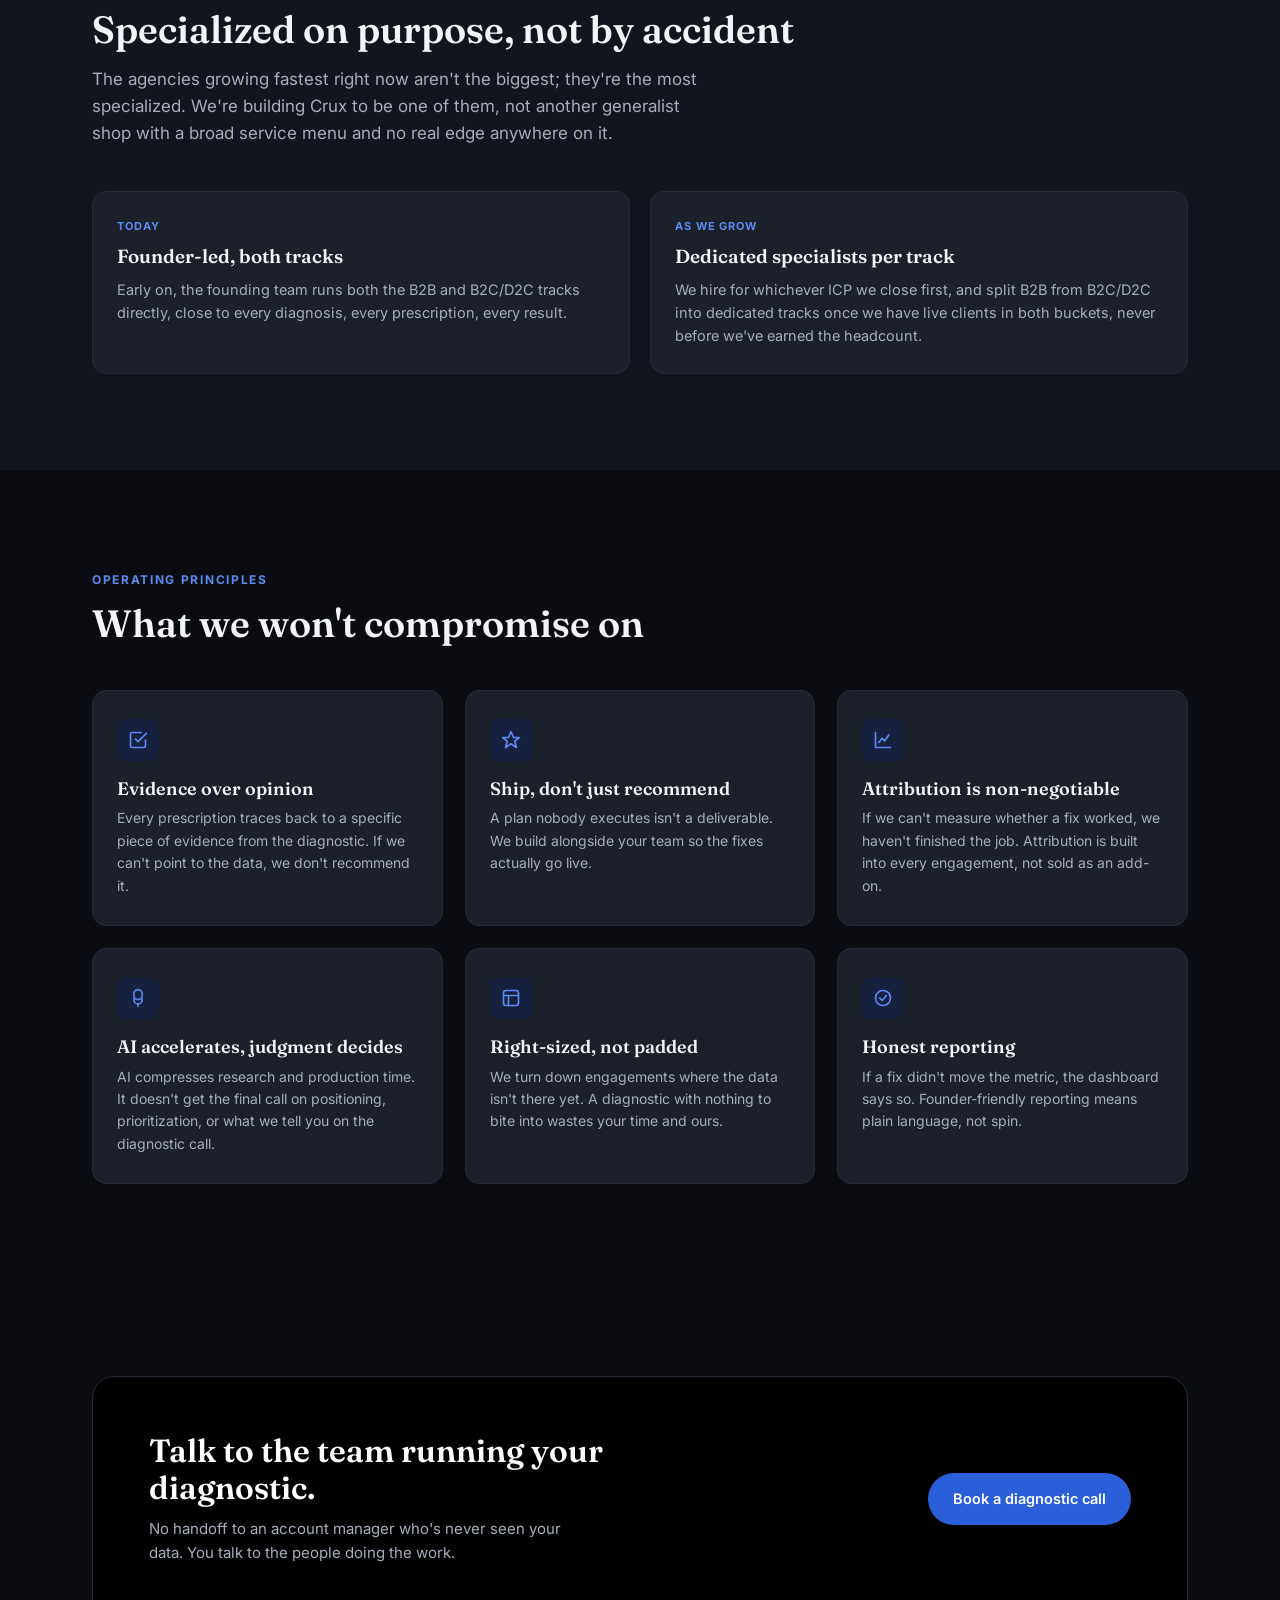
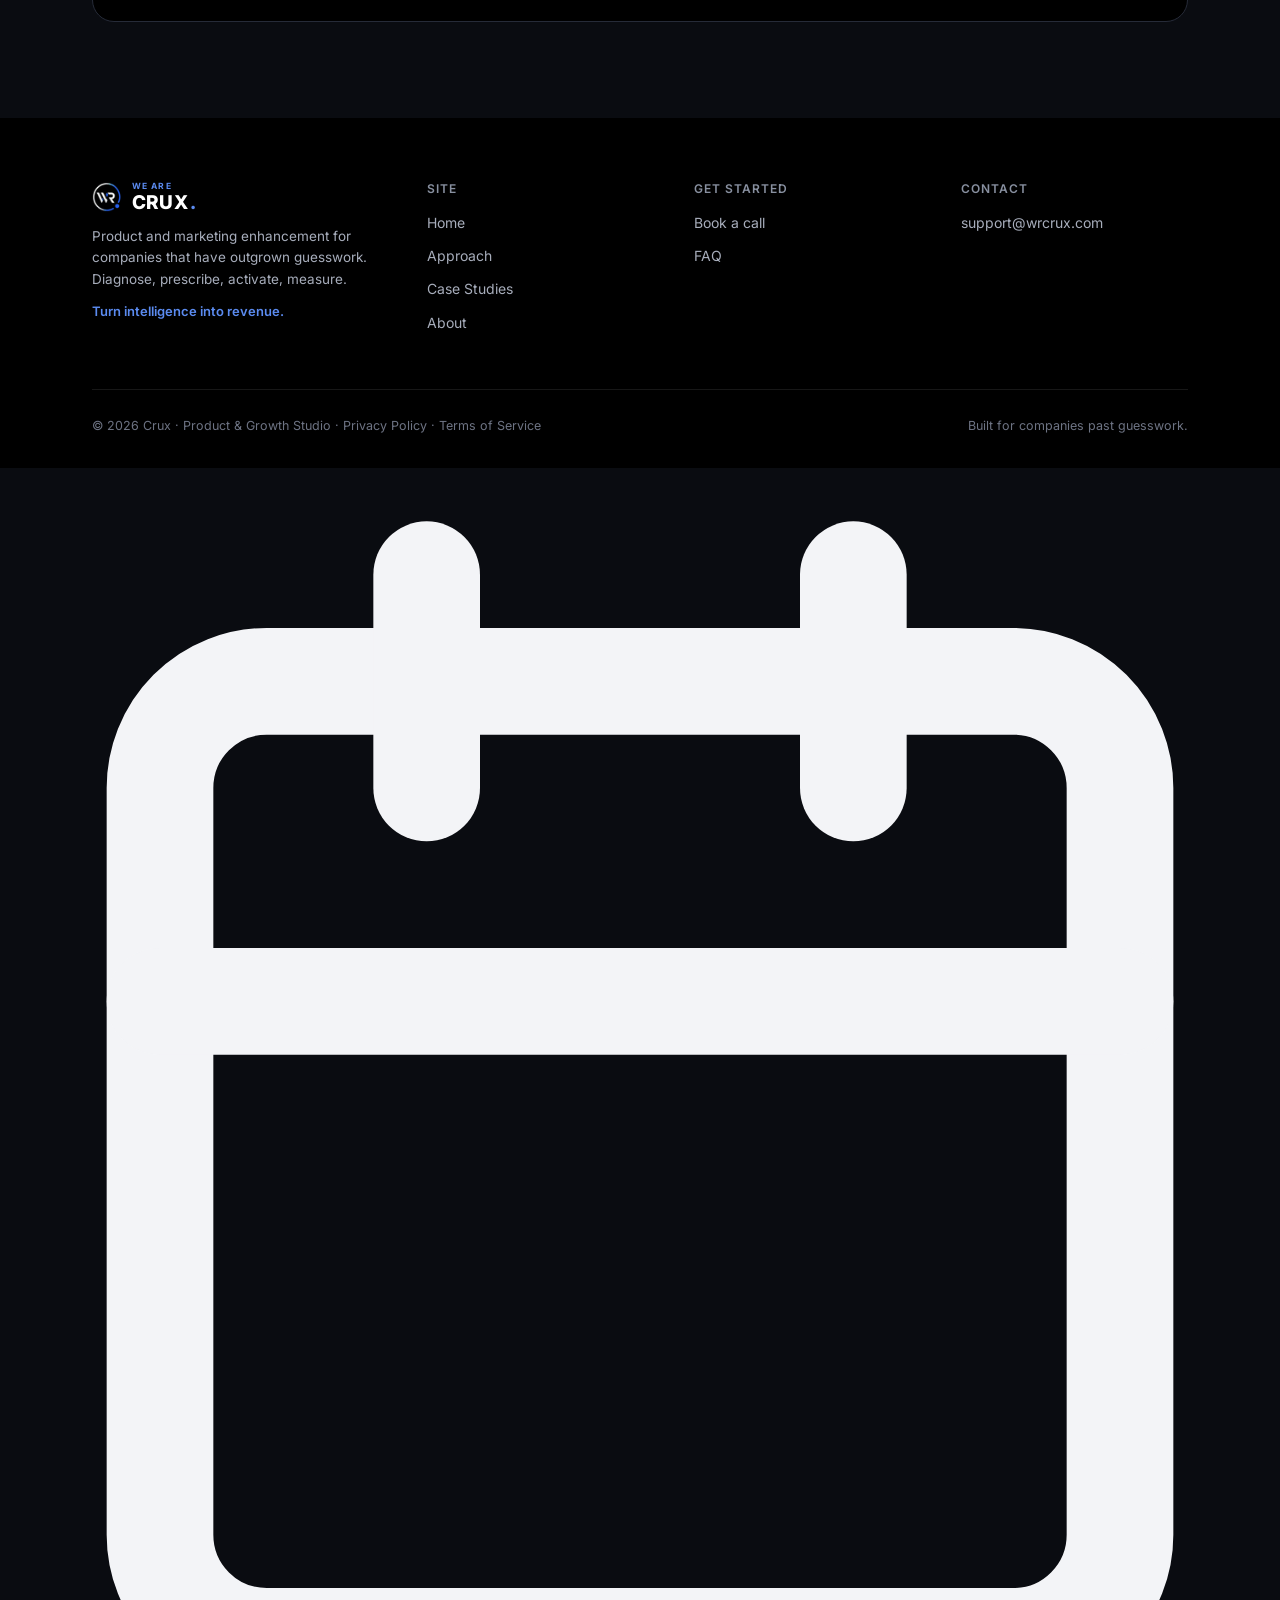
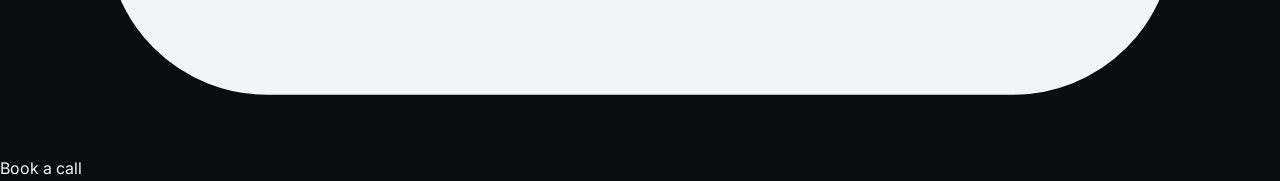
==== commit f2439101: "Add scroll effects, mobile CTA, hero particle network, and spotlight-cycling loop visual (part 1: in" ====
--- a/about.html
+++ b/about.html
@@ -23,6 +23,8 @@
 </head>
 <body>
 
+<div class="scroll-progress" id="scroll-progress"></div>
+
 <nav class="site-nav on-dark-page" id="site-nav">
   <div class="nav-inner">
     <a href="index.html" class="brand"><img src="assets/logo-mark.png" alt="WRCRUX" class="brand-mark"><span class="brand-text"><span class="brand-kicker">We Are</span><span class="brand-word">CRUX<span class="dot">.</span></span></span></a>
@@ -41,6 +43,7 @@
 </nav>
 
 <header class="page-hero">
+  <div class="hero-grid"></div>
   <div class="wrap">
     <span class="eyebrow">About</span>
     <h1>A studio built around one belief.</h1>
@@ -204,6 +207,11 @@
   </div>
 </footer>
 
+<a href="contact.html" class="mobile-cta" aria-label="Book a diagnostic call">
+  <svg viewBox="0 0 24 24" fill="none" stroke="currentColor" stroke-width="2" stroke-linecap="round" stroke-linejoin="round"><rect x="3" y="4" width="18" height="18" rx="2"></rect><path d="M16 2v4"></path><path d="M8 2v4"></path><path d="M3 10h18"></path></svg>
+  Book a call
+</a>
+
 <script src="js/main.js"></script>
 </body>
 </html>
